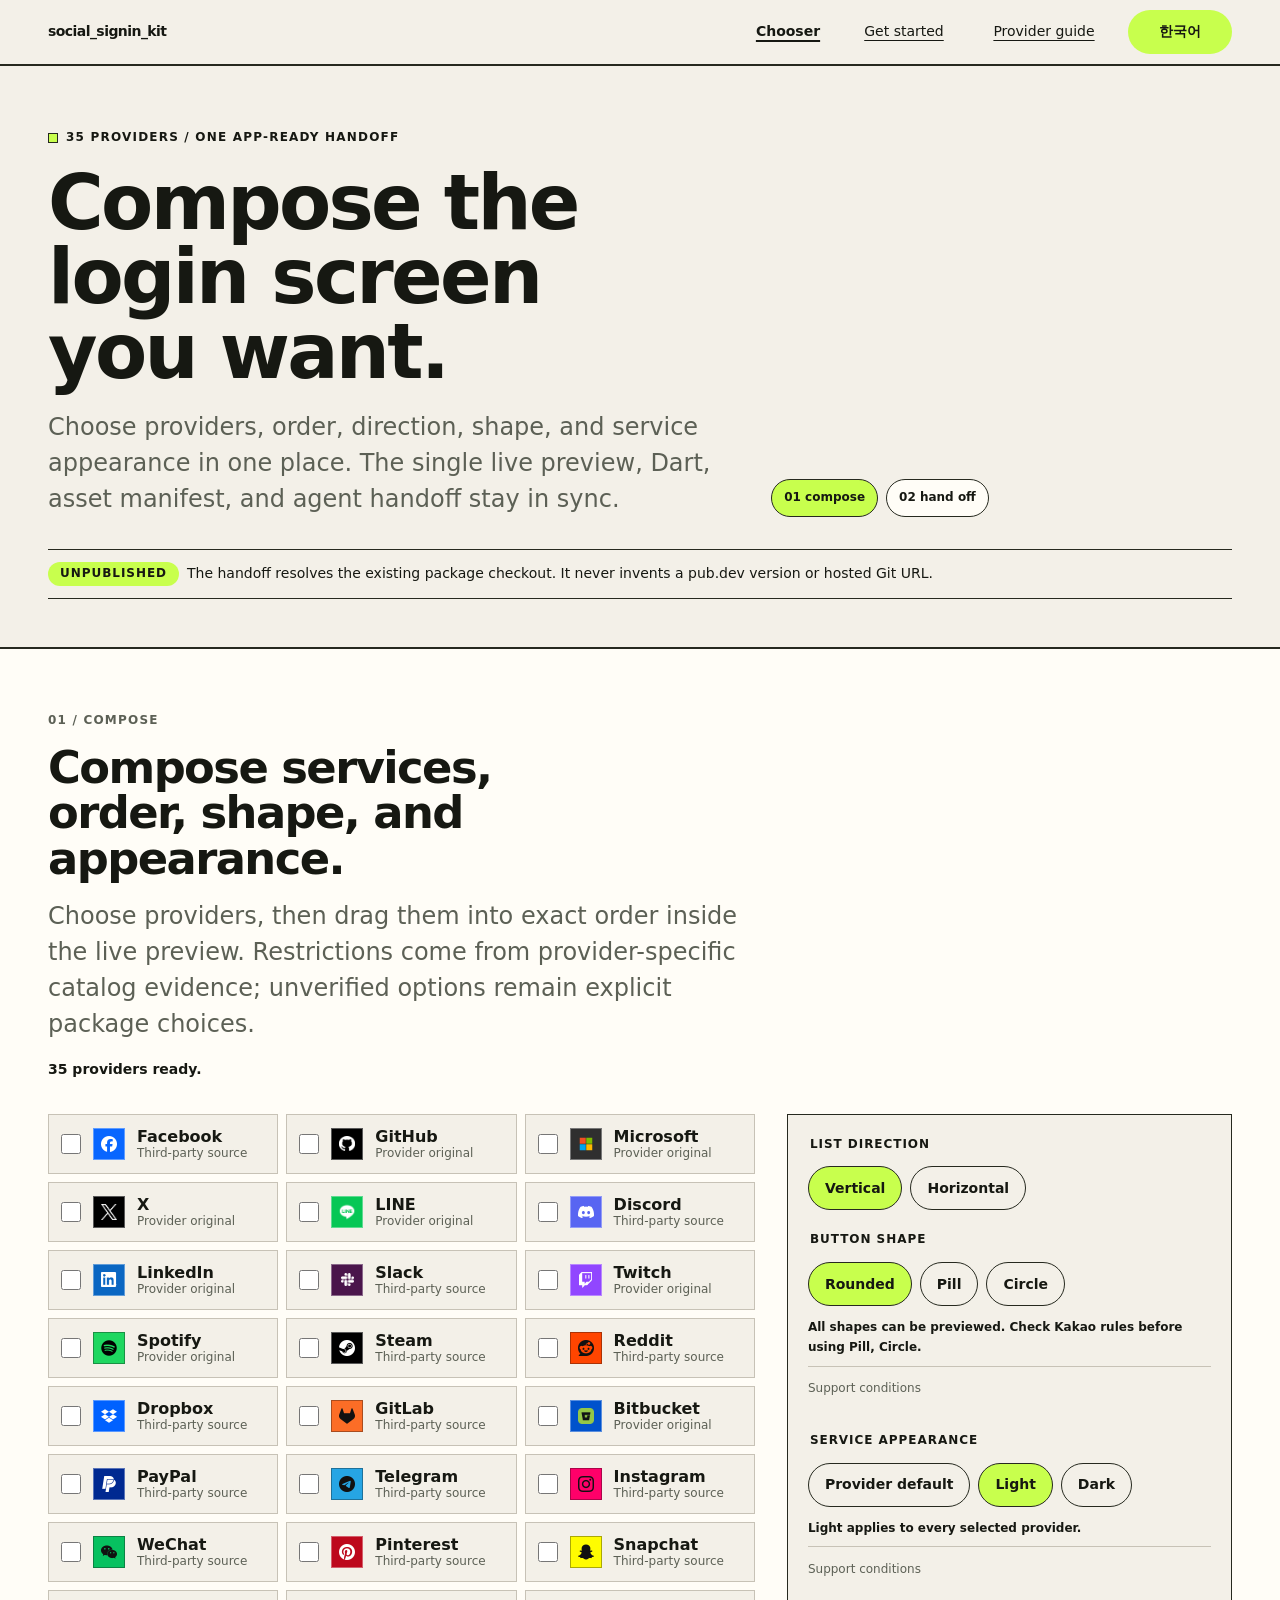
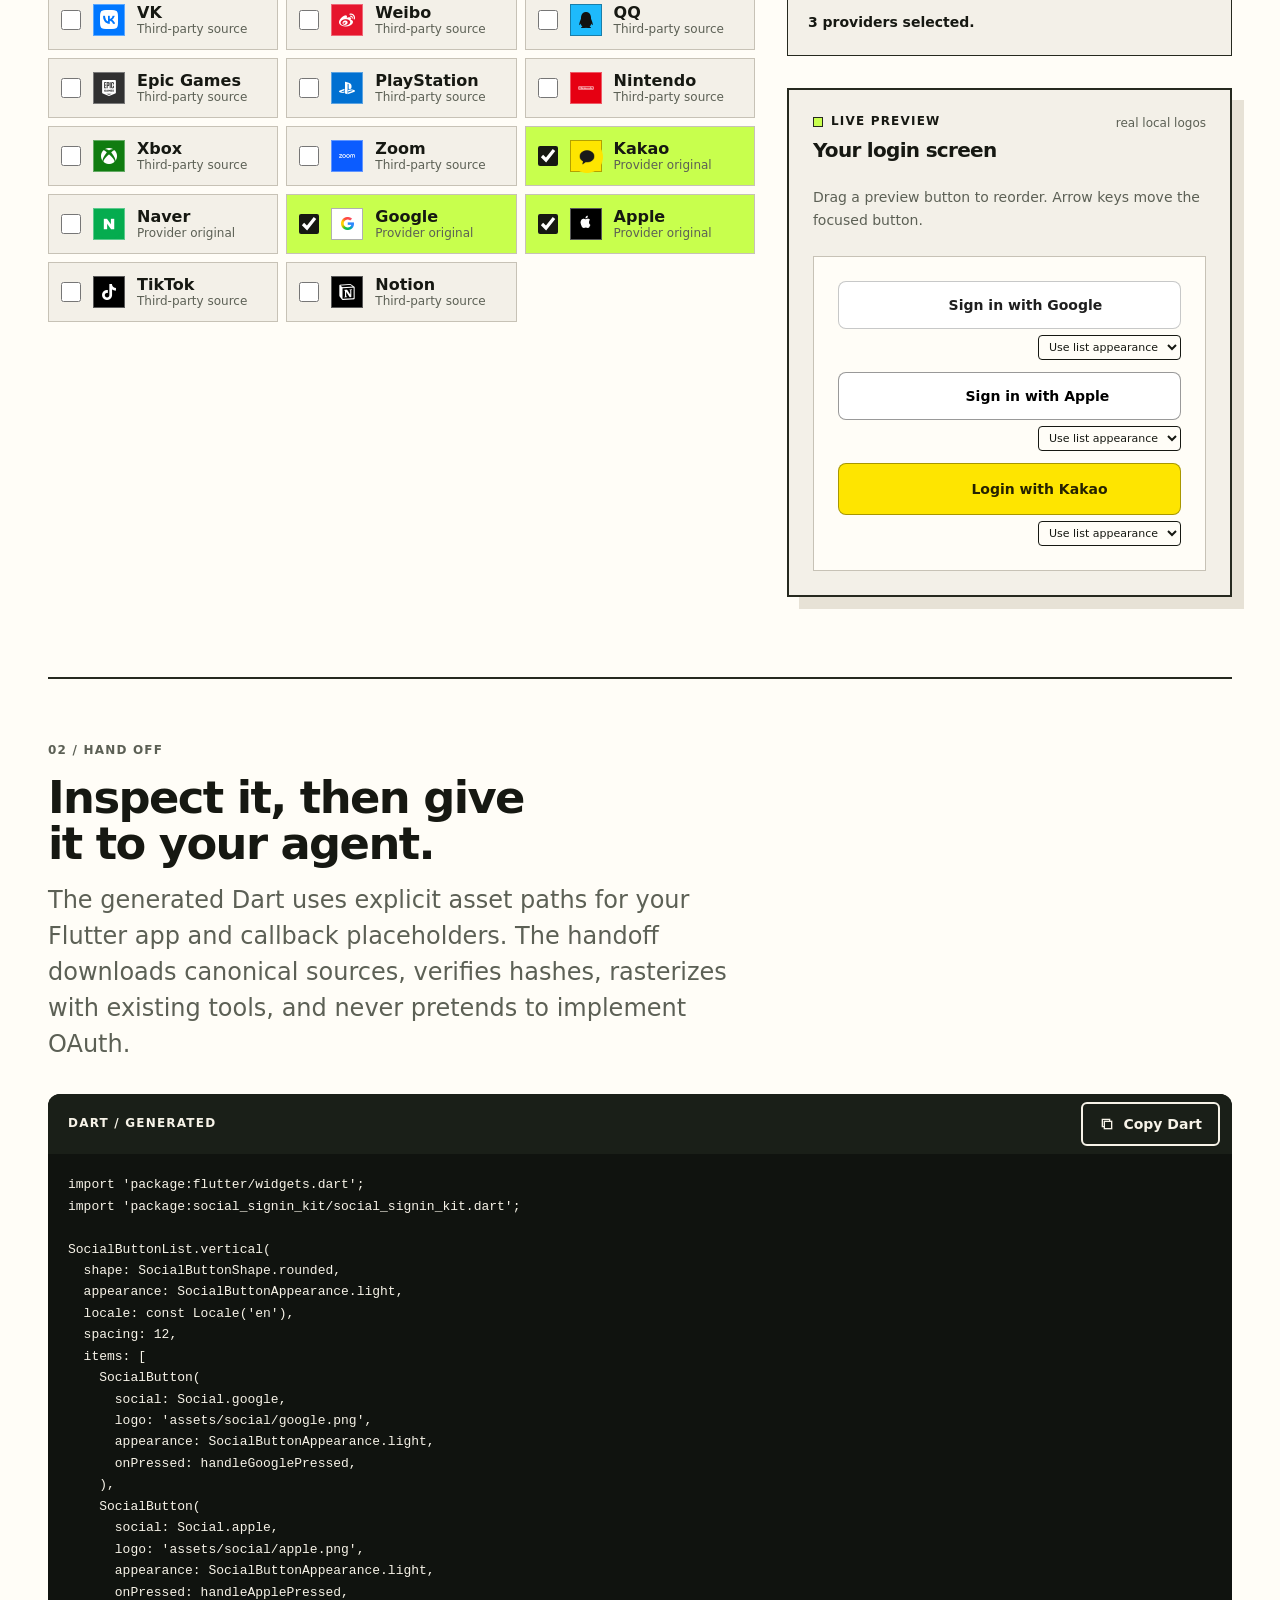
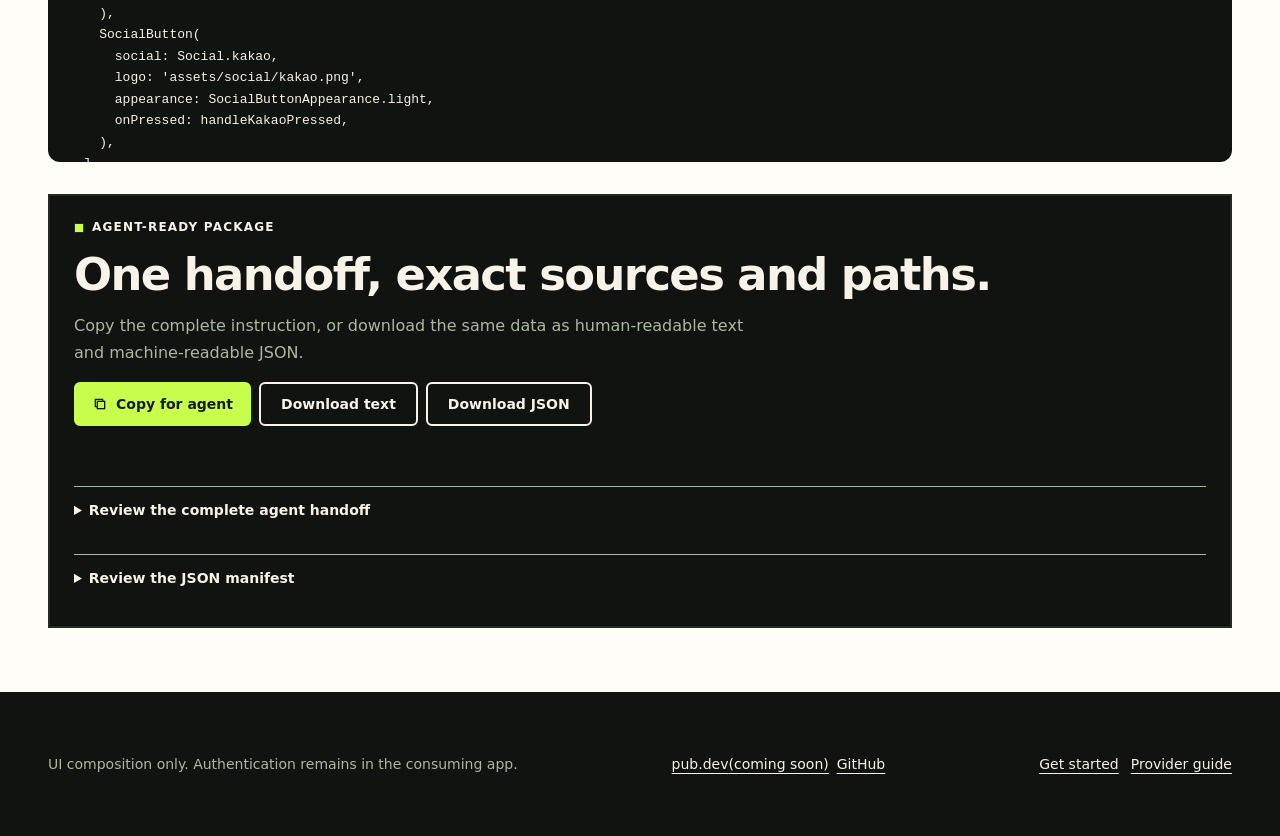
==== landing/index.html @ a3371610 "feat: 패키지 소스와 GitHub Pages 랜딩 배포 추가" ====
<!doctype html>
<html lang="en">
  <head>
    <meta charset="utf-8" />
    <meta name="viewport" content="width=device-width, initial-scale=1" />
    <meta
      name="description"
      content="Choose, order, shape, theme, preview, and export Flutter social login buttons for 35 providers."
    />
    <title>Button chooser — social_signin_kit</title>
    <link rel="icon" href="data:," />
    <link rel="alternate" hreflang="en" href="index.html" />
    <link rel="alternate" hreflang="ko" href="index.html?lang=ko" />
    <link rel="stylesheet" href="styles.css" />
    <script src="i18n.js" defer></script>
    <script src="chooser.js" defer></script>
  </head>
  <body data-page="chooser">
    <a class="skip-link" href="#chooser" data-i18n="chooser.skip"
      >Skip to button chooser</a
    >

    <header class="page-grid site-header">
      <div class="page-grid__content site-header__inner">
        <a class="wordmark" href="index.html" aria-current="page"
          >social_signin_kit</a
        >
        <nav
          class="site-nav"
          aria-label="Documentation"
          data-i18n-aria-label="nav.label"
        >
          <a href="index.html" aria-current="page" data-i18n="nav.chooser"
            >Chooser</a
          >
          <a href="getting-started.html" data-i18n="nav.getStarted"
            >Get started</a
          >
          <a href="providers.html" data-i18n="nav.providerGuide"
            >Provider guide</a
          >
          <a
            class="language-link"
            href="index.html?lang=ko"
            lang="ko"
            data-language-toggle
            data-i18n="language.toggle"
            data-i18n-aria-label="language.toggleAria"
            >한국어</a
          >
        </nav>
      </div>
    </header>

    <main id="chooser">
      <section class="page-grid chooser-hero">
        <div class="page-grid__content chooser-hero__grid">
          <div class="chooser-hero__copy">
            <p class="eyebrow" data-i18n="chooser.eyebrow">
              35 providers / one app-ready handoff
            </p>
            <h1 data-i18n="chooser.title">
              Compose the login screen you want.
            </h1>
            <p class="hero__lead" data-i18n="chooser.lead">
              Choose providers, set their order, then pick a list direction and
              shape. The live preview, Dart, asset manifest, and agent handoff
              stay in sync.
            </p>
          </div>
          <div
            class="chooser-hero__proof"
            aria-label="Workflow summary"
            data-i18n-aria-label="chooser.workflowAria"
          >
            <span data-i18n="chooser.workflow.compose">01 compose</span>
            <span data-i18n="chooser.workflow.handoff">02 hand off</span>
          </div>
          <div class="status-strip chooser-hero__status">
            <span
              class="status-strip__label"
              data-i18n="chooser.unpublished"
              >Unpublished</span
            >
            <span data-i18n="chooser.unpublishedNote"
              >The handoff resolves the existing package checkout. It never
              invents a pub.dev version or hosted Git URL.</span
            >
          </div>
        </div>
      </section>

      <section class="page-grid page-grid--sheet chooser-workspace">
        <div class="page-grid__content chooser-stack">
          <section class="chooser-step" aria-labelledby="compose-heading">
            <header class="chooser-step__header">
              <p class="step-index" data-i18n="chooser.compose.index">
                01 / compose
              </p>
              <h2 id="compose-heading" data-i18n="chooser.compose.title">
                Compose services, order, shape, and appearance.
              </h2>
              <p data-i18n="chooser.compose.body">
                Choose providers, then drag them into exact order inside the
                live preview. Restrictions come from provider-specific catalog
                evidence; unverified options remain explicit package choices.
              </p>
              <p
                class="catalog-status"
                data-catalog-status
                role="status"
                aria-live="polite"
                data-i18n="chooser.choose.loading"
              >
                Loading 35 provider logos…
              </p>
            </header>
            <div class="compose-grid">
              <div
                class="compose-controls"
                aria-label="Composition controls"
                data-i18n-aria-label="chooser.compose.controlsAria"
              >
                <fieldset class="segment-fieldset">
                  <legend data-i18n="chooser.direction.legend">
                    List direction
                  </legend>
                  <div class="segment-control">
                    <label>
                      <input
                        type="radio"
                        name="direction"
                        value="vertical"
                        checked
                      />
                      <span data-i18n="chooser.direction.vertical"
                        >Vertical</span
                      >
                    </label>
                    <label>
                      <input type="radio" name="direction" value="horizontal" />
                      <span data-i18n="chooser.direction.horizontal"
                        >Horizontal</span
                      >
                    </label>
                  </div>
                </fieldset>

                <fieldset class="segment-fieldset">
                  <legend data-i18n="chooser.shape.legend">Button shape</legend>
                  <div class="segment-control">
                    <label>
                      <input
                        type="radio"
                        name="shape"
                        value="rounded"
                        aria-describedby="shape-guidance"
                        checked
                      />
                      <span data-i18n="chooser.shape.rounded">Rounded</span>
                    </label>
                    <label>
                      <input
                        type="radio"
                        name="shape"
                        value="pill"
                        aria-describedby="shape-guidance"
                      />
                      <span data-i18n="chooser.shape.pill">Pill</span>
                    </label>
                    <label>
                      <input
                        type="radio"
                        name="shape"
                        value="circle"
                        aria-describedby="shape-guidance"
                      />
                      <span data-i18n="chooser.shape.circle">Circle</span>
                    </label>
                  </div>
                  <div
                    class="capability-guidance"
                    id="shape-guidance"
                    data-shape-guidance
                    role="status"
                    aria-live="polite"
                  ></div>
                </fieldset>

                <fieldset class="segment-fieldset">
                  <legend data-i18n="chooser.appearance.legend">
                    Service appearance
                  </legend>
                  <div class="segment-control">
                    <label>
                      <input
                        type="radio"
                        name="appearance"
                        value="light"
                        aria-describedby="appearance-guidance"
                        checked
                      />
                      <span data-i18n="chooser.appearance.light">Light</span>
                    </label>
                    <label>
                      <input
                        type="radio"
                        name="appearance"
                        value="dark"
                        aria-describedby="appearance-guidance"
                      />
                      <span data-i18n="chooser.appearance.dark">Dark</span>
                    </label>
                  </div>
                  <div
                    class="capability-guidance"
                    id="appearance-guidance"
                    data-appearance-guidance
                    role="status"
                    aria-live="polite"
                  ></div>
                </fieldset>

                <p
                  class="selection-status"
                  data-selection-status
                  role="status"
                  aria-live="polite"
                ></p>
                <p
                  class="empty-feedback"
                  data-empty-feedback
                  data-i18n="chooser.empty"
                  hidden
                >
                  Choose at least one provider to generate the preview, Dart
                  code, and agent handoff.
                </p>
              </div>

              <div class="provider-picker">
                <a
                  class="button-link button-link--secondary preview-jump"
                  href="#preview-panel"
                  data-i18n="chooser.preview.jump"
                  >Jump to live preview</a
                >
                <div class="provider-choice-grid" data-provider-grid></div>
              </div>

              <article
                class="preview-card"
                id="preview-panel"
                tabindex="-1"
                aria-labelledby="preview-heading"
              >
                <div class="panel-heading">
                  <div>
                    <p
                      class="section-kicker"
                      data-i18n="chooser.preview.kicker"
                    >
                      Live preview
                    </p>
                    <h3 id="preview-heading" data-i18n="chooser.preview.title">
                      Your login screen
                    </h3>
                  </div>
                  <span data-i18n="chooser.preview.note">real local logos</span>
                </div>
                <p
                  class="preview-card__hint"
                  id="preview-reorder-hint"
                  data-i18n="chooser.preview.reorderHint"
                >
                  Drag a preview button to reorder. Arrow keys move the focused
                  button.
                </p>
                <div
                  class="chooser-preview"
                  data-live-preview
                  tabindex="0"
                  role="list"
                  aria-labelledby="preview-heading"
                  aria-describedby="preview-reorder-hint"
                >
                  <p
                    class="chooser-preview__empty"
                    data-i18n="chooser.preview.loading"
                  >
                    Loading preview…
                  </p>
                </div>
                <p
                  class="visually-hidden"
                  data-order-status
                  role="status"
                  aria-live="polite"
                ></p>
              </article>
            </div>
          </section>

          <section class="chooser-step" aria-labelledby="handoff-heading">
            <header class="chooser-step__header">
              <p class="step-index" data-i18n="chooser.handoff.index">
                02 / hand off
              </p>
              <h2 id="handoff-heading" data-i18n="chooser.handoff.title">
                Inspect it, then give it to your agent.
              </h2>
              <p data-i18n="chooser.handoff.body">
                The generated Dart uses explicit asset paths for your Flutter
                app and callback placeholders. The handoff downloads canonical
                sources, verifies hashes, rasterizes with existing tools, and
                never pretends to implement OAuth.
              </p>
            </header>

            <div class="handoff-grid">
              <article class="code-panel" aria-labelledby="dart-heading">
                <div class="code-panel__toolbar">
                  <span
                    class="code-panel__language"
                    id="dart-heading"
                    data-i18n="chooser.dart.heading"
                    >Dart / generated</span
                  >
                  <div class="copy-control">
                    <button class="copy-button" type="button" data-copy-dart>
                      <svg viewBox="0 0 24 24" aria-hidden="true">
                        <rect x="8" y="8" width="11" height="11"></rect>
                        <path d="M16 8V5H5v11h3"></path>
                      </svg>
                      <span
                        class="copy-button__label"
                        data-i18n="chooser.dart.copy"
                        >Copy Dart</span
                      >
                    </button>
                  </div>
                </div>
                <pre tabindex="0"><code data-dart-code data-i18n="chooser.dart.loading">Loading catalog…</code></pre>
              </article>
            </div>

            <div class="export-panel">
              <div class="export-panel__copy">
                <p class="section-kicker" data-i18n="chooser.export.kicker">
                  Agent-ready package
                </p>
                <h3 data-i18n="chooser.export.title">
                  One handoff, exact sources and paths.
                </h3>
                <p data-i18n="chooser.export.body">
                  Copy the complete instruction, or download the same data as
                  human-readable text and machine-readable JSON.
                </p>
                <div class="export-actions">
                  <button
                    class="copy-button copy-button--light"
                    type="button"
                    data-copy-agent
                  >
                    <svg viewBox="0 0 24 24" aria-hidden="true">
                      <rect x="8" y="8" width="11" height="11"></rect>
                      <path d="M16 8V5H5v11h3"></path>
                    </svg>
                    <span
                      class="copy-button__label"
                      data-i18n="chooser.export.copy"
                      >Copy for agent</span
                    >
                  </button>
                  <button
                    class="button-link button-link--secondary"
                    type="button"
                    data-download-text
                    data-i18n="chooser.export.downloadText"
                  >
                    Download text
                  </button>
                  <button
                    class="button-link button-link--secondary"
                    type="button"
                    data-download-json
                    data-i18n="chooser.export.downloadJson"
                  >
                    Download JSON
                  </button>
                </div>
                <p
                  class="export-status"
                  data-export-status
                  role="status"
                  aria-live="polite"
                ></p>
              </div>

              <details class="handoff-details">
                <summary data-i18n="chooser.export.handoffSummary">
                  Review the complete agent handoff
                </summary>
                <textarea
                  data-agent-handoff
                  readonly
                  aria-label="Complete agent handoff text"
                  data-i18n-aria-label="chooser.export.handoffAria"
                ></textarea>
              </details>

              <details class="handoff-details">
                <summary data-i18n="chooser.export.manifestSummary">
                  Review the JSON manifest
                </summary>
                <pre tabindex="0"><code data-manifest-preview data-i18n="chooser.export.loading">Loading catalog…</code></pre>
              </details>
            </div>
          </section>
        </div>
      </section>
    </main>

    <footer class="page-grid page-grid--ink site-footer">
      <div class="page-grid__content site-footer__inner">
        <p data-i18n="footer.ui">
          UI composition only. Authentication remains in the consuming app.
        </p>
        <div class="package-links">
          <a href="https://pub.dev/packages/social_signin_kit">pub.dev <span data-i18n="links.comingSoon">(coming soon)</span></a>
          <a href="https://github.com/beomq/social_signin_kit">GitHub</a>
        </div>
        <div class="cluster">
          <a href="getting-started.html" data-i18n="nav.getStarted"
            >Get started</a
          >
          <a href="providers.html" data-i18n="nav.providerGuide"
            >Provider guide</a
          >
        </div>
      </div>
    </footer>
  </body>
</html>
---- landing/styles.css ----
:root {
  color-scheme: light;
  --color-paper: #f3f0e8;
  --color-sheet: #fffdf7;
  --color-soft: #e7e2d6;
  --color-code: #10130f;
  --color-code-raised: #1a1f18;
  --color-ink: #161812;
  --color-muted: #5c6055;
  --color-on-code: #f7f3e8;
  --color-code-muted: #aeb7a4;
  --color-rule: #26291f;
  --color-rule-soft: #c7c2b6;
  --color-accent: #c8ff4d;
  --color-accent-strong: #9dd51f;
  --color-success: #c8ff4d;
  --color-error: #ffb4a9;
  --color-focus: #7aa600;
  --provider-google-bg: #ffffff;
  --provider-google-fg: #1f1f1f;
  --provider-google-rule: #747775;
  --provider-apple-bg: #000000;
  --provider-apple-fg: #ffffff;
  --provider-kakao-bg: #fee500;
  --provider-naver-bg: #03a94d;
  --provider-line-bg: #06c755;
  --provider-dark-fg: #111111;
  --provider-light-fg: #ffffff;

  --font-editorial: system-ui, -apple-system, BlinkMacSystemFont, "Segoe UI",
    sans-serif;
  --font-korean-sans: var(--font-editorial);
  --font-technical: "SFMono-Regular", "Cascadia Code", "Roboto Mono", Consolas,
    monospace;
  --type-display: clamp(2.5rem, 6vw, 4.75rem);
  --type-h1: clamp(2.5rem, 6vw, 5.5rem);
  --type-h2: clamp(1.8rem, 3.5vw, 3rem);
  --type-h3: 1.25rem;
  --type-lead: clamp(1.125rem, 2vw, 1.5rem);
  --type-body: 1rem;
  --type-small: 0.875rem;
  --type-label: 0.75rem;
  --type-code: 0.8125rem;

  --space-1: 0.25rem;
  --space-2: 0.5rem;
  --space-3: 0.75rem;
  --space-4: 1rem;
  --space-5: 1.25rem;
  --space-6: 1.5rem;
  --space-8: 2rem;
  --space-10: 2.5rem;
  --space-12: 3rem;
  --space-16: 4rem;
  --space-20: 5rem;
  --space-24: 6rem;

  --layout-max: 80rem;
  --measure: 68ch;
  --gutter: clamp(var(--space-4), 4vw, var(--space-12));
  --rule-thin: 0.0625rem;
  --rule-strong: 0.125rem;
  --radius-none: 0;
  --radius-control: 0.375rem;
  --radius-button: 0.5rem;
  --radius-code: 0.75rem;
  --radius-circle: 50%;
  --radius-full: 999rem;
  --size-target: 2.75rem;
  --size-icon: 1rem;
  --size-logo-slot: 1.5rem;
  --size-circle-preview: 3rem;
  --size-specimen-dot: 0.5rem;
  --size-specimen-logo: 1.25rem;
  --size-specimen-circle: 2.75rem;
  --size-registration: 0.625rem;
  --size-focus-ring: 0.1875rem;
  --size-focus-offset: 0.1875rem;
  --size-code-max: 38rem;
  --size-copy-label: 5.5rem;
  --size-chooser-logo: 2rem;
  --size-preview-logo: 1.5rem;
  --size-capability-dot: 0.5rem;
  --size-compose-rail: 20rem;
  --motion-micro: 160ms;
  --motion-standard: 240ms;
  --motion-ease: cubic-bezier(0.22, 1, 0.36, 1);
  --motion-press: 0.0625rem;
  --motion-blur: 0.125rem;
  --motion-drag-scale: 0.98;
  --opacity-drag: 0.68;
  --layer-drag: 2;
  --shadow-specimen: 0.75rem 0.75rem 0 var(--color-soft);
}

*,
*::before,
*::after {
  box-sizing: border-box;
}

html {
  scroll-behavior: smooth;
  overflow-anchor: none;
}

body {
  margin: 0;
  background: var(--color-paper);
  color: var(--color-ink);
  font-family: var(--font-editorial);
  font-size: var(--type-body);
  line-height: 1.65;
  text-rendering: optimizeLegibility;
}

body[data-locale="ko"] {
  font-family: var(--font-korean-sans);
  word-break: keep-all;
}

body[data-locale="ko"] h1,
body[data-locale="ko"] h2,
body[data-locale="ko"] h3,
body[data-locale="ko"] .skip-link,
body[data-locale="ko"] .site-header__inner,
body[data-locale="ko"] .site-footer__inner,
body[data-locale="ko"] .eyebrow,
body[data-locale="ko"] .step-index,
body[data-locale="ko"] .section-kicker,
body[data-locale="ko"] .code-panel__language,
body[data-locale="ko"] .copy-status,
body[data-locale="ko"] .status-strip,
body[data-locale="ko"] .fact-list dt,
body[data-locale="ko"] .site-footer,
body[data-locale="ko"] .button-link,
body[data-locale="ko"] .copy-button,
body[data-locale="ko"] .hero-art__note,
body[data-locale="ko"] .social-preview {
  font-family: var(--font-korean-sans);
}

body[data-locale="ko"] code,
body[data-locale="ko"] pre {
  font-family: var(--font-technical);
}

body[data-locale="ko"] p code,
body[data-locale="ko"] dd code {
  overflow-wrap: anywhere;
  word-break: break-word;
}

body[data-locale="ko"] h1 {
  line-height: 0.98;
}

button,
a {
  touch-action: manipulation;
}

a {
  color: inherit;
  text-decoration-thickness: var(--rule-thin);
  text-underline-offset: var(--space-1);
}

a:hover {
  text-decoration-thickness: var(--rule-strong);
}

:focus-visible {
  outline: var(--size-focus-ring) solid var(--color-focus);
  outline-offset: var(--size-focus-offset);
}

::selection {
  background: var(--color-accent);
  color: var(--color-ink);
}

.skip-link {
  position: fixed;
  inset-block-start: var(--space-4);
  inset-inline-start: var(--space-4);
  z-index: 1;
  padding: var(--space-3) var(--space-4);
  background: var(--color-code);
  color: var(--color-on-code);
  font-family: var(--font-editorial);
  font-size: var(--type-small);
  transform: translateY(calc(-100% - var(--space-8)));
  transition: transform var(--motion-micro) var(--motion-ease);
}

.skip-link:focus {
  transform: translateY(0);
}

.page-grid {
  display: grid;
  grid-template-columns:
    minmax(var(--gutter), 1fr)
    minmax(0, var(--layout-max))
    minmax(var(--gutter), 1fr);
}

.page-grid__content {
  grid-column: 2;
  min-inline-size: 0;
}

.page-grid--ink {
  background: var(--color-code);
  color: var(--color-on-code);
}

.page-grid--sheet {
  background: var(--color-sheet);
}

.site-header {
  border-block-end: var(--rule-strong) solid var(--color-rule);
}

.site-header__inner,
.site-footer__inner {
  display: flex;
  align-items: center;
  justify-content: space-between;
  gap: var(--space-4);
  min-block-size: var(--space-16);
  font-family: var(--font-editorial);
  font-size: var(--type-small);
}

.wordmark {
  font-weight: 700;
  letter-spacing: -0.04em;
  text-decoration: none;
}

.site-nav {
  display: flex;
  flex-wrap: nowrap;
  gap: var(--space-2) var(--space-5);
}

.site-nav a {
  display: inline-flex;
  align-items: center;
  justify-content: center;
  min-block-size: var(--size-target);
  white-space: nowrap;
}

.site-nav a[aria-current="page"] {
  font-weight: 700;
  text-decoration-thickness: var(--rule-strong);
}

.site-nav .language-link {
  inline-size: calc(var(--space-24) + var(--space-2));
  min-block-size: var(--size-target);
  padding: var(--space-1) var(--space-3);
  border-radius: var(--radius-full);
  background: var(--color-accent);
  color: var(--color-ink);
  font-weight: 700;
  text-decoration: none;
}

.site-nav .language-link:hover {
  background: var(--color-accent-strong);
}

.i18n-size-paired {
  min-block-size: var(--i18n-min-block-size, 0);
}

.i18n-size-paired-inline {
  min-inline-size: var(--i18n-min-inline-size, 0);
}

.package-links {
  display: flex;
  flex-wrap: wrap;
  gap: var(--space-2);
}

.package-links > * {
  display: inline-flex;
  align-items: center;
  justify-content: center;
  min-block-size: var(--size-target);
  white-space: nowrap;
}

.hero {
  padding-block: var(--space-16) var(--space-20);
}

.doc-hero {
  padding-block: var(--space-16);
  border-block-end: var(--rule-thin) solid var(--color-rule-soft);
}

.doc-hero__inner {
  display: grid;
  gap: var(--space-5);
}

.doc-hero h1 {
  max-inline-size: 14ch;
}

.hero__grid,
.install-grid,
.usage-grid,
.prompt-grid,
.showcase-grid {
  display: grid;
  gap: var(--space-12);
  min-inline-size: 0;
}

.hero__grid {
  grid-template-areas:
    "copy"
    "specimen"
    "status";
}

.hero__copy,
.step-copy {
  display: grid;
  align-content: start;
  gap: var(--space-5);
}

.hero__copy {
  grid-area: copy;
}

.hero__specimen {
  grid-area: specimen;
}

.eyebrow,
.step-index,
.section-kicker,
.code-panel__language,
.copy-status,
.status-strip,
.fact-list dt,
.site-footer {
  font-family: var(--font-editorial);
}

.eyebrow,
.step-index,
.section-kicker,
.code-panel__language,
.fact-list dt {
  font-size: var(--type-label);
  font-weight: 700;
  letter-spacing: 0.1em;
  line-height: 1.3;
  text-transform: uppercase;
}

.eyebrow,
.section-kicker {
  display: inline-flex;
  align-items: center;
  gap: var(--space-2);
  margin: 0;
}

.eyebrow::before,
.section-kicker::before {
  inline-size: var(--size-registration);
  block-size: var(--size-registration);
  background: var(--color-accent);
  border: var(--rule-thin) solid var(--color-rule);
  content: "";
}

h1,
h2,
h3,
p {
  margin: 0;
}

h1,
h2,
h3 {
  font-family: var(--font-editorial);
  letter-spacing: -0.035em;
}

h1 {
  max-inline-size: 12ch;
  font-size: var(--type-display);
  line-height: 0.98;
}

h2 {
  max-inline-size: 14ch;
  font-size: var(--type-h1);
  line-height: 0.94;
}

h3 {
  font-size: var(--type-h3);
  line-height: 1.2;
}

.hero__lead {
  max-inline-size: 44ch;
  color: var(--color-muted);
  font-size: var(--type-lead);
  line-height: 1.5;
}

.hero__actions,
.cluster,
.status-strip,
.code-panel__toolbar,
.copy-control {
  display: flex;
  flex-wrap: wrap;
  align-items: center;
}

.hero__actions,
.cluster {
  gap: var(--space-3);
}

.hero__status-grid {
  display: grid;
  grid-area: status;
  gap: var(--space-2);
}

.hero__capabilities {
  margin-block-start: var(--space-12);
}

.status-strip {
  gap: var(--space-2);
  padding-block: var(--space-3);
  border-block: var(--rule-thin) solid var(--color-rule);
  font-size: var(--type-small);
}

.status-strip__label {
  display: inline-flex;
  align-items: center;
  min-block-size: var(--space-6);
  padding-inline: var(--space-3);
  border-radius: var(--radius-full);
  background: var(--color-accent);
  color: var(--color-ink);
  font-size: var(--type-label);
  font-weight: 700;
  letter-spacing: 0.08em;
  text-transform: uppercase;
}

.button-link,
.copy-button {
  display: inline-flex;
  align-items: center;
  justify-content: center;
  min-block-size: var(--size-target);
  border: var(--rule-strong) solid var(--color-rule);
  border-radius: var(--radius-control);
  font-family: var(--font-editorial);
  font-size: var(--type-small);
  font-weight: 700;
  line-height: 1;
  text-decoration: none;
  cursor: pointer;
  transition:
    transform var(--motion-micro) var(--motion-ease),
    background-color var(--motion-micro) var(--motion-ease),
    color var(--motion-micro) var(--motion-ease),
    filter var(--motion-micro) var(--motion-ease);
}

.button-link {
  padding-inline: var(--space-5);
  background: var(--color-code);
  color: var(--color-on-code);
}

.button-link--secondary {
  background: transparent;
  color: var(--color-ink);
}

.button-link:hover,
.button-link--secondary:hover,
.copy-button:hover {
  background: var(--color-accent);
  color: var(--color-ink);
}

.button-link:active,
.copy-button:active {
  transform: translateY(var(--motion-press));
}

.hero-art {
  position: relative;
  display: grid;
  align-content: end;
  min-block-size: 32rem;
  padding: var(--space-6);
  overflow: hidden;
  border: var(--rule-strong) solid var(--color-rule);
  background:
    linear-gradient(
      to right,
      transparent calc(50% - var(--rule-thin)),
      var(--color-rule-soft) calc(50% - var(--rule-thin)),
      var(--color-rule-soft) calc(50% + var(--rule-thin)),
      transparent calc(50% + var(--rule-thin))
    ),
    var(--color-sheet);
}

.hero-art::before,
.hero-art::after {
  position: absolute;
  border: var(--rule-strong) solid var(--color-rule);
  content: "";
}

.hero-art::before {
  inset: var(--space-8) var(--space-8) auto auto;
  inline-size: 42%;
  aspect-ratio: 1;
  border-radius: var(--radius-circle);
  background: var(--color-accent);
}

.hero-art::after {
  inset: auto auto var(--space-12) var(--space-8);
  inline-size: 56%;
  block-size: 38%;
  background: var(--color-code);
}

.hero-art__note {
  position: relative;
  z-index: 1;
  max-inline-size: 25ch;
  margin-inline-start: auto;
  padding: var(--space-4);
  border: var(--rule-thin) solid var(--color-rule);
  background: var(--color-paper);
  font-family: var(--font-editorial);
  font-size: var(--type-small);
}

.section {
  padding-block: var(--space-20);
  border-block-end: var(--rule-thin) solid var(--color-rule-soft);
}

.section-header {
  display: grid;
  gap: var(--space-4);
  margin-block-end: var(--space-12);
}

.definition-grid,
.evidence-split,
.arrangement-grid,
.arrangement-output {
  display: grid;
  gap: var(--space-4);
}

.definition-grid {
  grid-template-columns: repeat(
    auto-fit,
    minmax(min(16rem, 100%), 1fr)
  );
  margin: 0;
  border-block-start: var(--rule-strong) solid var(--color-rule);
}

.definition-grid div {
  display: grid;
  align-content: start;
  gap: var(--space-3);
  padding-block: var(--space-5);
  border-block-end: var(--rule-thin) solid var(--color-rule-soft);
}

.definition-grid dt,
.definition-grid dd {
  margin: 0;
}

.definition-grid dt {
  font-family: var(--font-editorial);
  font-size: var(--type-small);
  font-weight: 700;
}

.evidence-split {
  align-items: start;
}

.evidence-split .section-header {
  margin-block-end: var(--space-4);
}

.evidence-card {
  display: grid;
  align-content: start;
  gap: var(--space-3);
  min-block-size: 100%;
  padding: var(--space-6);
  border: var(--rule-thin) solid var(--color-rule);
  background: var(--color-sheet);
}

.evidence-card--official {
  background: var(--color-soft);
}

.evidence-card__label {
  font-family: var(--font-editorial);
  font-size: var(--type-label);
  font-weight: 700;
  letter-spacing: 0.08em;
  text-transform: uppercase;
}

.arrangement-grid {
  grid-template-columns: repeat(
    auto-fit,
    minmax(min(15rem, 100%), 1fr)
  );
}

.arrangement-card {
  display: grid;
  align-content: start;
  gap: var(--space-3);
  min-inline-size: 0;
  min-block-size: 100%;
  padding: var(--space-5);
  border: var(--rule-thin) solid var(--color-rule);
  border-radius: var(--radius-none);
  background: var(--color-paper);
  color: var(--color-ink);
  font: inherit;
  text-align: start;
  cursor: pointer;
  transition:
    transform var(--motion-micro) var(--motion-ease),
    background-color var(--motion-micro) var(--motion-ease);
}

.arrangement-card:hover {
  background: var(--color-soft);
}

.arrangement-card:active {
  transform: translateY(var(--motion-press));
}

.arrangement-card.is-selected {
  background: var(--color-accent);
}

.arrangement-card__index {
  font-family: var(--font-editorial);
  font-size: var(--type-label);
  font-weight: 700;
}

.arrangement-preview {
  display: grid;
  gap: var(--space-2);
  margin-block-start: var(--space-3);
  padding-block-start: var(--space-3);
  border-block-start: var(--rule-thin) solid var(--color-rule);
}

.arrangement-preview > span {
  display: block;
  block-size: var(--space-5);
  border: var(--rule-thin) solid var(--color-rule);
  border-radius: var(--radius-button);
  background: var(--color-sheet);
}

.arrangement-preview--pill > span {
  border-radius: var(--radius-full);
}

.arrangement-preview--horizontal {
  display: flex;
  flex-wrap: wrap;
}

.arrangement-preview--horizontal > span,
.arrangement-preview--mixed > span:last-child {
  inline-size: var(--space-8);
  block-size: var(--space-8);
  border-radius: var(--radius-circle);
}

.arrangement-output {
  margin-block-start: var(--space-8);
}

.arrangement-output__copy {
  display: grid;
  align-content: start;
  gap: var(--space-4);
}

.selected-arrangement-preview {
  padding: var(--space-5);
  border: var(--rule-strong) solid var(--color-rule);
  background: var(--color-paper);
}

.selected-arrangement-list {
  display: grid;
  gap: var(--space-2);
}

.selected-arrangement-list--horizontal {
  display: flex;
  flex-wrap: wrap;
}

.section-header p {
  max-inline-size: var(--measure);
  color: var(--color-muted);
  font-size: var(--type-lead);
}

.page-grid--ink .section-header p,
.page-grid--ink .step-index {
  color: var(--color-code-muted);
}

.step-index {
  color: var(--color-muted);
}

.step-copy > p {
  max-inline-size: var(--measure);
}

body[data-page="getting"] .step-copy h2 {
  min-inline-size: 0;
  max-inline-size: 100%;
  overflow-wrap: anywhere;
  font-size: var(--type-h2);
  line-height: 1.08;
}

.disclosure-note {
  max-inline-size: var(--measure);
  padding: var(--space-4);
  border-inline-start: var(--rule-strong) solid var(--color-rule);
  background: color-mix(in srgb, var(--color-accent) 20%, transparent);
}

.page-grid--ink .disclosure-note {
  border-inline-start-color: var(--color-code-muted);
}

.code-panel {
  min-inline-size: 0;
  overflow: hidden;
  border-radius: var(--radius-code);
  background: var(--color-code);
  color: var(--color-on-code);
}

.code-panel__toolbar {
  justify-content: space-between;
  gap: var(--space-3);
  min-block-size: var(--size-target);
  padding: var(--space-2) var(--space-3) var(--space-2) var(--space-5);
  background: var(--color-code-raised);
}

.code-panel pre {
  max-block-size: var(--size-code-max);
  margin: 0;
  padding: var(--space-5);
  overflow: auto;
  overscroll-behavior: contain;
  font-family: var(--font-technical);
  font-size: var(--type-code);
  line-height: 1.65;
  tab-size: 2;
}

.code-panel code {
  font: inherit;
  white-space: pre;
}

.code-panel code.is-selected {
  background: color-mix(in srgb, var(--color-error) 20%, transparent);
}

.code-panel--prompt pre {
  max-block-size: none;
}

.copy-control {
  justify-content: flex-end;
  gap: var(--space-2);
}

.copy-button {
  gap: var(--space-2);
  padding-inline: var(--space-4);
  border-color: var(--color-on-code);
  background: transparent;
  color: var(--color-on-code);
}

.copy-button svg {
  inline-size: var(--size-icon);
  block-size: var(--size-icon);
  fill: none;
  stroke: currentColor;
  stroke-linecap: square;
  stroke-linejoin: miter;
  stroke-width: var(--rule-strong);
}

.copy-button__label {
  inline-size: auto;
  white-space: nowrap;
  text-align: start;
  transition:
    opacity var(--motion-micro) var(--motion-ease),
    filter var(--motion-micro) var(--motion-ease);
}

.copy-button.is-swapping .copy-button__label {
  filter: blur(var(--motion-blur));
  opacity: 0;
}

.copy-button.is-copied {
  border-color: var(--color-success);
  background: var(--color-success);
  color: var(--color-ink);
}

.copy-button.is-failed {
  border-color: var(--color-error);
  background: var(--color-error);
  color: var(--color-ink);
}

.copy-status {
  flex-basis: 100%;
  min-block-size: 1.5em;
  color: var(--color-code-muted);
  font-size: var(--type-label);
  text-align: end;
}

.copy-status[data-state="success"] {
  color: var(--color-success);
}

.copy-status[data-state="error"] {
  color: var(--color-error);
}

.fact-list {
  display: grid;
  grid-template-columns: minmax(0, 1fr);
  gap: 0;
  margin: 0;
  border-block-start: var(--rule-strong) solid var(--color-rule);
}

.fact-list div {
  display: grid;
  grid-template-columns: minmax(8rem, 0.35fr) minmax(0, 1fr);
  gap: var(--space-4);
  padding-block: var(--space-4);
  border-block-end: var(--rule-thin) solid var(--color-rule-soft);
}

.fact-list dt,
.fact-list dd {
  margin: 0;
}

.fact-list dd {
  overflow-wrap: anywhere;
}

.preview-stage {
  display: grid;
  gap: var(--space-5);
  padding: var(--space-8);
  border: var(--rule-strong) solid var(--color-rule);
  background: var(--color-sheet);
}

.social-preview {
  display: inline-flex;
  align-items: center;
  justify-content: center;
  gap: var(--space-2);
  min-block-size: var(--size-circle-preview);
  padding-inline: var(--space-4);
  border: var(--rule-thin) solid var(--color-muted);
  border-radius: var(--radius-control);
  background: var(--color-sheet);
  color: var(--color-ink);
  font-family: var(--font-editorial);
  font-size: var(--type-small);
  font-weight: 700;
}

.social-preview--circle {
  inline-size: var(--size-circle-preview);
  padding: 0;
  border-radius: var(--radius-circle);
}

.demo-glyph {
  position: relative;
  inline-size: var(--size-logo-slot);
  block-size: var(--size-logo-slot);
  border: var(--rule-thin) solid currentColor;
  border-radius: var(--radius-circle);
}

.demo-glyph::before,
.demo-glyph::after {
  position: absolute;
  inset-inline: 25%;
  border: var(--rule-thin) solid currentColor;
  content: "";
}

.demo-glyph::before {
  inset-block-start: 18%;
  aspect-ratio: 1;
  border-radius: var(--radius-circle);
}

.demo-glyph::after {
  inset-block-end: 15%;
  block-size: 24%;
  border-radius: var(--radius-full) var(--radius-full) var(--radius-none)
    var(--radius-none);
}

.site-footer {
  padding-block: var(--space-10);
  color: var(--color-code-muted);
  font-size: var(--type-small);
}

.site-footer a {
  color: var(--color-on-code);
}

.next-step {
  padding-block: var(--space-12);
}

.next-step__inner {
  display: flex;
  flex-wrap: wrap;
  align-items: center;
  justify-content: space-between;
  gap: var(--space-6);
}

.next-step .section-kicker {
  color: var(--color-code-muted);
}

.next-step h2 {
  margin-block-start: var(--space-3);
  font-size: var(--type-h2);
}

.next-step .button-link {
  border-color: var(--color-on-code);
}

.provider-list {
  display: grid;
  gap: var(--space-8);
}

.provider-index {
  display: flex;
  flex-wrap: wrap;
  gap: var(--space-2);
}

.provider-index a {
  display: inline-flex;
  align-items: center;
  min-block-size: var(--size-target);
  padding-inline: var(--space-3);
  border: var(--rule-thin) solid var(--color-rule);
  border-radius: var(--radius-full);
  background: var(--color-sheet);
  text-decoration: none;
}

.provider-index a:hover {
  background: var(--color-accent);
}

.provider-language-note {
  max-inline-size: var(--measure);
  margin-block-start: var(--space-4);
  color: var(--color-muted);
}

.provider-detail {
  scroll-margin-block-start: var(--space-16);
}

.provider-detail > summary {
  display: flex;
  flex-wrap: wrap;
  align-items: center;
  justify-content: space-between;
  gap: var(--space-4);
  min-block-size: var(--size-target);
  cursor: pointer;
  list-style-position: inside;
}

.provider-detail > summary strong {
  display: block;
  margin-block-start: var(--space-1);
  font-family: var(--font-editorial);
  font-size: var(--type-h3);
  line-height: 1.2;
}

body[data-locale="ko"] .provider-detail > summary strong {
  font-family: var(--font-korean-sans);
}

.provider-detail__body {
  display: grid;
  gap: var(--space-3);
  padding-block-start: var(--space-5);
}

.provider-detail__body h4 {
  margin: var(--space-4) 0 0;
  font-size: var(--type-body);
}

.provider-detail__body ul {
  margin: 0;
  padding-inline-start: var(--space-6);
}

.provider-detail__body blockquote {
  margin: 0;
  padding-inline-start: var(--space-4);
  border-inline-start: var(--rule-strong) solid var(--color-rule);
}

.provider-practical {
  padding: var(--space-4);
  background: color-mix(in srgb, var(--color-accent) 20%, transparent);
}

.provider-accessed {
  color: var(--color-muted);
  font-family: var(--font-editorial);
  font-size: var(--type-small);
}

.provider-detail {
  display: grid;
  gap: var(--space-5);
  padding-block: var(--space-6);
  border-block-start: var(--rule-strong) solid var(--color-rule);
}

.provider-detail > header {
  display: flex;
  flex-wrap: wrap;
  align-items: start;
  justify-content: space-between;
  gap: var(--space-4);
}

.provider-detail__id,
.evidence-badge,
.provider-catalog {
  font-family: var(--font-editorial);
}

.provider-detail__id,
.evidence-badge {
  font-size: var(--type-label);
  font-weight: 700;
  letter-spacing: 0.08em;
  text-transform: uppercase;
}

.provider-detail dl {
  display: grid;
  gap: 0;
  margin: 0;
}

.provider-detail dl div {
  display: grid;
  gap: var(--space-2);
  padding-block: var(--space-4);
  border-block-end: var(--rule-thin) solid var(--color-rule-soft);
}

.provider-detail dt,
.provider-detail dd {
  margin: 0;
}

.provider-detail dt {
  font-weight: 700;
}

.provider-detail dd {
  overflow-wrap: anywhere;
}

.evidence-badge {
  display: inline-flex;
  align-items: center;
  min-block-size: var(--space-8);
  padding-inline: var(--space-3);
  border-radius: var(--radius-full);
  background: var(--color-accent);
}

.evidence-badge--quiet {
  background: var(--color-soft);
  color: var(--color-muted);
}

.provider-catalog {
  padding: var(--space-6);
  border: var(--rule-thin) solid var(--color-rule);
  background: var(--color-sheet);
  overflow-wrap: anywhere;
}

.provider-catalog p + p {
  margin-block-start: var(--space-3);
}

.showcase {
  padding-block: var(--space-12);
}

.showcase-grid {
  grid-template-columns: repeat(
    auto-fit,
    minmax(min(18rem, 100%), 1fr)
  );
}

.showcase-card {
  display: grid;
  align-content: start;
  gap: var(--space-4);
  padding: var(--space-5);
  border: var(--rule-thin) solid var(--color-rule);
  background: var(--color-sheet);
}

.showcase-card--wide {
  grid-column: 1 / -1;
}

.product-specimen {
  min-inline-size: 0;
  overflow: hidden;
  border: var(--rule-strong) solid var(--color-rule);
  border-radius: var(--radius-code);
  background: var(--color-sheet);
  box-shadow: var(--shadow-specimen);
}

.product-specimen__chrome {
  display: flex;
  align-items: center;
  justify-content: space-between;
  gap: var(--space-4);
  min-block-size: var(--size-target);
  padding-inline: var(--space-4);
  border-block-end: var(--rule-thin) solid var(--color-rule);
  background: var(--color-soft);
  font-family: var(--font-editorial);
  font-size: var(--type-label);
}

.product-specimen__dots,
.specimen-tabs,
.specimen-list--horizontal {
  display: flex;
  align-items: center;
}

.product-specimen__dots {
  gap: var(--space-2);
}

.product-specimen__dots span {
  inline-size: var(--size-specimen-dot);
  block-size: var(--size-specimen-dot);
  border: var(--rule-thin) solid var(--color-rule);
  border-radius: var(--radius-circle);
  background: var(--color-sheet);
}

.product-specimen__dots span:first-child {
  background: var(--color-accent);
}

.product-specimen__layout {
  display: grid;
  min-inline-size: 0;
}

.specimen-code {
  min-inline-size: 0;
  padding: var(--space-5);
  background: var(--color-code);
  color: var(--color-on-code);
}

.specimen-code__label,
.specimen-preview__label,
.specimen-tabs,
.specimen-meta,
.capability-rail {
  font-family: var(--font-editorial);
}

.specimen-code__label,
.specimen-preview__label {
  margin-block-end: var(--space-4);
  color: var(--color-code-muted);
  font-size: var(--type-label);
  font-weight: 700;
  letter-spacing: 0.08em;
  text-transform: uppercase;
}

.specimen-code pre {
  margin: 0;
  overflow: auto;
  font-family: var(--font-technical);
  font-size: var(--type-label);
  line-height: 1.7;
}

.specimen-code .token-accent {
  color: var(--color-accent);
}

.specimen-preview {
  display: grid;
  align-content: start;
  gap: var(--space-4);
  min-inline-size: 0;
  padding: var(--space-5);
  background: var(--color-paper);
}

.specimen-preview__label {
  color: var(--color-muted);
}

.specimen-tabs {
  flex-wrap: wrap;
  gap: var(--space-2);
}

.specimen-tab {
  padding: var(--space-1) var(--space-3);
  border-radius: var(--radius-full);
  background: var(--color-soft);
  color: var(--color-muted);
  font-size: var(--type-label);
}

.specimen-tab--active {
  background: var(--color-accent);
  color: var(--color-ink);
  font-weight: 700;
}

.specimen-list {
  display: grid;
  gap: var(--space-2);
}

.specimen-list--horizontal {
  flex-wrap: wrap;
  gap: var(--space-2);
}

.specimen-button {
  display: inline-flex;
  align-items: center;
  justify-content: center;
  gap: var(--space-3);
  min-block-size: var(--size-target);
  padding-inline: var(--space-4);
  border: var(--rule-thin) solid var(--color-rule);
  border-radius: var(--radius-button);
  background: var(--color-sheet);
  color: var(--color-ink);
  font-family: var(--font-korean-sans);
  font-size: var(--type-small);
  font-weight: 700;
  line-height: 1.2;
}

.specimen-button--pill {
  border-radius: var(--radius-full);
}

.specimen-button--circle {
  inline-size: var(--size-specimen-circle);
  min-block-size: var(--size-specimen-circle);
  padding: 0;
  border-radius: var(--radius-circle);
}

.specimen-button--disabled {
  color: var(--color-muted);
  background: var(--color-soft);
}

.specimen-logo {
  display: grid;
  inline-size: var(--size-specimen-logo);
  block-size: var(--size-specimen-logo);
  place-items: center;
}

.specimen-logo img {
  display: block;
  inline-size: 100%;
  block-size: 100%;
  object-fit: contain;
}

.specimen-button--google {
  border-color: var(--provider-google-rule);
  background: var(--provider-google-bg);
  color: var(--provider-google-fg);
}

.specimen-button--apple {
  border-color: var(--provider-apple-bg);
  background: var(--provider-apple-bg);
  color: var(--provider-apple-fg);
}

.specimen-button--kakao {
  border-color: var(--provider-kakao-bg);
  background: var(--provider-kakao-bg);
  color: var(--provider-dark-fg);
}

.specimen-button--naver {
  border-color: var(--provider-naver-bg);
  background: var(--provider-naver-bg);
  color: var(--provider-light-fg);
}

.specimen-button--line {
  border-color: var(--provider-line-bg);
  background: var(--provider-line-bg);
  color: var(--provider-light-fg);
}

.specimen-button--large {
  min-block-size: calc(var(--size-specimen-circle) + var(--space-3));
}

.specimen-meta {
  padding-block-start: var(--space-3);
  border-block-start: var(--rule-thin) solid var(--color-rule-soft);
  color: var(--color-muted);
  font-size: var(--type-label);
  overflow-wrap: anywhere;
}

.capability-rail {
  display: grid;
  grid-template-columns: repeat(
    auto-fit,
    minmax(min(12rem, 100%), 1fr)
  );
  border-block: var(--rule-strong) solid var(--color-rule);
}

.capability-rail__item {
  display: grid;
  gap: var(--space-1);
  padding: var(--space-4);
  border-block-end: var(--rule-thin) solid var(--color-rule-soft);
}

.capability-rail__value {
  font-family: var(--font-editorial);
  font-size: var(--type-h3);
  font-weight: 700;
  line-height: 1.1;
}

body[data-locale="ko"] .capability-rail__value {
  font-family: var(--font-korean-sans);
}

.capability-rail__label {
  color: var(--color-muted);
  font-size: var(--type-label);
}

.visually-hidden {
  position: absolute;
  inline-size: var(--rule-thin);
  block-size: var(--rule-thin);
  padding: 0;
  overflow: hidden;
  clip: rect(0 0 0 0);
  white-space: nowrap;
  border: 0;
}

.chooser-hero {
  padding-block: var(--space-16) var(--space-12);
  border-block-end: var(--rule-strong) solid var(--color-rule);
}

.chooser-hero__grid,
.chooser-hero__copy,
.chooser-stack,
.chooser-step,
.chooser-step__header,
.compose-controls,
.export-panel,
.export-panel__copy {
  display: grid;
}

.chooser-hero__grid {
  grid-template-areas:
    "copy"
    "proof"
    "status";
  gap: var(--space-8);
}

.chooser-hero__copy {
  grid-area: copy;
  gap: var(--space-5);
}

.chooser-hero__copy h1 {
  max-inline-size: 11ch;
}

.chooser-hero__proof {
  display: flex;
  grid-area: proof;
  flex-wrap: wrap;
  align-content: start;
  gap: var(--space-2);
}

.chooser-hero__proof span {
  padding: var(--space-2) var(--space-3);
  border: var(--rule-thin) solid var(--color-rule);
  border-radius: var(--radius-full);
  background: var(--color-sheet);
  font-family: var(--font-editorial);
  font-size: var(--type-label);
  font-weight: 700;
}

.chooser-hero__proof span:first-child {
  background: var(--color-accent);
}

.chooser-hero__status {
  grid-area: status;
}

.chooser-workspace {
  padding-block: var(--space-16);
}

.chooser-stack {
  gap: var(--space-20);
}

.chooser-step {
  gap: var(--space-8);
}

.chooser-step + .chooser-step {
  padding-block-start: var(--space-16);
  border-block-start: var(--rule-strong) solid var(--color-rule);
}

.chooser-step__header {
  gap: var(--space-4);
  max-inline-size: var(--measure);
}

.chooser-step__header h2 {
  max-inline-size: 16ch;
  font-size: var(--type-h2);
  line-height: 1.02;
}

.chooser-step__header > p:not(.step-index, .catalog-status) {
  color: var(--color-muted);
  font-size: var(--type-lead);
  line-height: 1.5;
}

.catalog-status,
.selection-status,
.empty-feedback,
.export-status {
  min-block-size: var(--space-6);
  font-family: var(--font-editorial);
  font-size: var(--type-small);
  font-weight: 700;
}

.catalog-status[data-state="error"],
.empty-feedback {
  padding: var(--space-3) var(--space-4);
  background: var(--color-error);
  color: var(--color-ink);
}

.provider-choice-grid {
  display: grid;
  grid-template-columns: repeat(
    auto-fit,
    minmax(min(13rem, 100%), 1fr)
  );
  gap: var(--space-2);
}

.provider-choice {
  position: relative;
  display: grid;
  grid-template-columns: auto auto minmax(0, 1fr);
  align-items: center;
  gap: var(--space-3);
  min-block-size: calc(var(--size-target) + var(--space-4));
  padding: var(--space-3);
  border: var(--rule-thin) solid var(--color-rule-soft);
  background: var(--color-paper);
  cursor: pointer;
  transition:
    transform var(--motion-micro) var(--motion-ease),
    background-color var(--motion-micro) var(--motion-ease);
}

.provider-choice:hover {
  background: var(--color-soft);
}

.provider-choice:active {
  transform: translateY(var(--motion-press));
}

.provider-choice:has(input:checked) {
  background: var(--color-accent);
}

.provider-choice:has(input:focus-visible) {
  outline: var(--size-focus-ring) solid var(--color-focus);
  outline-offset: var(--size-focus-offset);
}

.provider-choice input {
  inline-size: var(--space-5);
  block-size: var(--space-5);
  margin: 0;
  accent-color: var(--color-ink);
}

.provider-choice__logo {
  display: grid;
  place-items: center;
  border: var(--rule-thin) solid
    color-mix(in srgb, var(--provider-foreground) 35%, transparent);
  background: var(--provider-background);
  color: var(--provider-foreground);
}

.provider-choice__logo {
  inline-size: var(--size-chooser-logo);
  block-size: var(--size-chooser-logo);
}

.provider-choice__logo img,
.generated-button__logo img {
  display: block;
  inline-size: 100%;
  block-size: 100%;
  object-fit: contain;
}

.provider-choice__identity {
  display: grid;
  min-inline-size: 0;
  line-height: 1.2;
}

.provider-choice__identity strong {
  overflow-wrap: anywhere;
}

.provider-choice__identity code {
  overflow: hidden;
  color: var(--color-muted);
  font-size: var(--type-label);
  text-overflow: ellipsis;
  white-space: nowrap;
}

.provider-choice__identity small {
  color: var(--color-muted);
  font-family: var(--font-editorial);
  font-size: var(--type-label);
}

.provider-choice__check {
  display: none;
  opacity: 0;
  font-family: var(--font-editorial);
  font-weight: 700;
}

.provider-choice:has(input:checked) .provider-choice__check {
  opacity: 1;
}

.compose-grid,
.handoff-grid {
  display: grid;
  gap: var(--space-6);
}

.compose-controls,
.preview-card {
  align-content: start;
  gap: var(--space-5);
}

.compose-grid {
  grid-template-areas:
    "controls"
    "providers"
    "preview";
  align-items: start;
  gap: var(--space-8);
}

.compose-controls {
  grid-area: controls;
  padding: var(--space-5);
  border: var(--rule-thin) solid var(--color-rule);
  background: var(--color-paper);
}

.provider-picker {
  display: grid;
  grid-area: providers;
  gap: var(--space-4);
  min-inline-size: 0;
}

.segment-fieldset {
  display: grid;
  gap: var(--space-3);
  min-inline-size: 0;
  margin: 0;
  padding: 0;
  border: 0;
}

.segment-fieldset legend {
  margin-block-end: var(--space-3);
  font-family: var(--font-editorial);
  font-size: var(--type-label);
  font-weight: 700;
  letter-spacing: 0.08em;
  text-transform: uppercase;
}

.segment-control {
  display: flex;
  flex-wrap: wrap;
  gap: var(--space-2);
}

.segment-control label {
  cursor: pointer;
}

.segment-control label:has(input:disabled) {
  cursor: not-allowed;
}

.segment-control input {
  position: absolute;
  opacity: 0;
  pointer-events: none;
}

.segment-control span {
  display: inline-flex;
  align-items: center;
  min-block-size: var(--size-target);
  padding-inline: var(--space-4);
  border: var(--rule-thin) solid var(--color-rule);
  border-radius: var(--radius-full);
  background: var(--color-paper);
  font-family: var(--font-editorial);
  font-size: var(--type-small);
  font-weight: 700;
  transition:
    transform var(--motion-micro) var(--motion-ease),
    background-color var(--motion-micro) var(--motion-ease);
}

.segment-control label:hover span {
  background: var(--color-soft);
}

.segment-control input:checked + span {
  background: var(--color-accent);
}

.segment-control input:disabled + span {
  border-color: var(--color-rule-soft);
  background: var(--color-soft);
  color: var(--color-muted);
  text-decoration: line-through;
  cursor: not-allowed;
  opacity: 0.72;
}

.segment-control input:focus-visible + span {
  outline: var(--size-focus-ring) solid var(--color-focus);
  outline-offset: var(--size-focus-offset);
}

.segment-control label:active span {
  transform: translateY(var(--motion-press));
}

.segment-control label:has(input:disabled):active span {
  transform: none;
}

.capability-guidance {
  display: grid;
  gap: var(--space-2);
  min-inline-size: 0;
  color: var(--color-muted);
  font-size: var(--type-label);
}

.capability-summary {
  color: var(--color-ink);
  font-weight: 700;
}

.capability-details {
  border-block-start: var(--rule-thin) solid var(--color-rule-soft);
}

.capability-details summary {
  display: flex;
  align-items: center;
  min-block-size: var(--size-target);
  cursor: pointer;
}

.capability-details .capability-list {
  padding-block-end: var(--space-2);
}

.capability-list {
  display: grid;
  gap: var(--space-2);
  margin: 0;
  padding: 0;
  list-style: none;
}

.capability-list li {
  display: grid;
  grid-template-columns: var(--size-capability-dot) minmax(0, 1fr);
  gap: var(--space-2);
  align-items: start;
}

.capability-list li::before {
  inline-size: var(--size-capability-dot);
  block-size: var(--size-capability-dot);
  margin-block-start: var(--space-1);
  border: var(--rule-thin) solid var(--color-rule);
  border-radius: var(--radius-circle);
  background: var(--color-accent);
  content: "";
}

.capability-list li[data-capability-state="restricted"]::before {
  background: var(--color-error);
}

.capability-list li[data-capability-state="unverified"]::before,
.capability-list li[data-capability-state="mixed"]::before {
  background: var(--color-soft);
}

.capability-fallback {
  padding: var(--space-3);
  border: var(--rule-thin) solid var(--color-rule);
  background: var(--color-accent);
  color: var(--color-ink);
  font-weight: 700;
}

.panel-heading {
  display: flex;
  align-items: start;
  justify-content: space-between;
  gap: var(--space-4);
}

.panel-heading > span {
  color: var(--color-muted);
  font-family: var(--font-editorial);
  font-size: var(--type-label);
}

.export-actions {
  display: flex;
  flex-wrap: wrap;
  gap: var(--space-2);
}

.preview-card__hint {
  color: var(--color-muted);
  font-size: var(--type-small);
}

.preview-card {
  display: grid;
  align-content: start;
  gap: var(--space-6);
  min-inline-size: 0;
  padding: var(--space-6);
  border: var(--rule-strong) solid var(--color-rule);
  background: var(--color-paper);
  box-shadow: var(--shadow-specimen);
  grid-area: preview;
}

.panel-heading > div {
  display: grid;
  gap: var(--space-2);
}

.chooser-preview {
  position: relative;
  display: grid;
  align-content: start;
  gap: var(--space-3);
  min-block-size: 16rem;
  padding: var(--space-6);
  border: var(--rule-thin) solid var(--color-rule-soft);
  background: var(--color-sheet);
}

.chooser-preview--horizontal {
  display: flex;
  flex-wrap: wrap;
}

.chooser-preview.is-reordering {
  user-select: none;
}

.chooser-preview__empty {
  align-self: center;
  color: var(--color-muted);
  font-family: var(--font-editorial);
  text-align: center;
}

.preview-item {
  position: relative;
  display: flex;
  align-items: center;
  min-inline-size: 0;
  transition:
    transform var(--motion-micro) var(--motion-ease),
    opacity var(--motion-micro) var(--motion-ease);
}

.preview-item.is-dragging {
  z-index: var(--layer-drag);
  opacity: var(--opacity-drag);
  transform: scale(var(--motion-drag-scale));
}

.preview-item > .generated-button {
  inline-size: 100%;
  min-inline-size: 0;
}

.preview-item:has(.preview-item__appearance) {
  flex-direction: column;
  align-items: stretch;
  gap: 6px;
}

.preview-item__appearance {
  align-self: flex-end;
  max-inline-size: 100%;
  padding: 4px 6px;
  font: inherit;
  font-size: 11px;
  color: var(--text-muted);
  background: transparent;
  border: 1px solid currentColor;
  border-radius: 4px;
}

.preview-item--circle:has(.preview-item__appearance) {
  align-items: center;
}

.chooser-preview--horizontal .preview-item {
  flex: 0 0 auto;
}

.chooser-preview--horizontal .preview-item > .generated-button {
  inline-size: auto;
}

.preview-item--circle {
  justify-content: center;
}

.preview-item--circle > .generated-button,
.chooser-preview--horizontal
  .preview-item--circle
  > .generated-button {
  flex: 0 0 var(--size-circle-preview);
  inline-size: var(--size-circle-preview);
  block-size: var(--size-circle-preview);
  aspect-ratio: 1;
}

.generated-button {
  display: inline-flex;
  align-items: center;
  justify-content: center;
  gap: var(--space-3);
  min-block-size: var(--size-circle-preview);
  padding-inline: var(--space-4);
  border: var(--rule-thin) solid
    color-mix(in srgb, var(--provider-border) 40%, transparent);
  border-radius: var(--radius-button);
  background: var(--provider-background);
  color: var(--provider-foreground);
  font-family: var(--font-korean-sans);
  font-size: var(--type-small);
  font-weight: 700;
}

.preview-reorder-button {
  touch-action: none;
  cursor: grab;
}

.preview-reorder-button:active,
.preview-item.is-dragging .preview-reorder-button {
  cursor: grabbing;
}

.generated-button--pill {
  border-radius: var(--radius-full);
}

.generated-button--circle {
  inline-size: var(--size-circle-preview);
  block-size: var(--size-circle-preview);
  min-block-size: var(--size-circle-preview);
  aspect-ratio: 1;
  padding: 0;
  border-radius: var(--radius-circle);
  overflow: hidden;
}

.generated-button__logo {
  display: grid;
  inline-size: var(--size-preview-logo);
  block-size: var(--size-preview-logo);
  place-items: center;
}

.export-panel {
  gap: var(--space-5);
  padding: var(--space-6);
  border: var(--rule-strong) solid var(--color-rule);
  background: var(--color-code);
  color: var(--color-on-code);
}

.export-panel__copy {
  gap: var(--space-4);
}

.export-panel__copy h3 {
  font-size: var(--type-h2);
  line-height: 1.02;
}

.export-panel__copy > p:not(.section-kicker, .export-status) {
  max-inline-size: var(--measure);
  color: var(--color-code-muted);
}

.export-panel .button-link--secondary,
.copy-button--light {
  border-color: var(--color-on-code);
  background: transparent;
  color: var(--color-on-code);
}

.export-panel [data-copy-agent] {
  background: var(--color-accent);
  border-color: var(--color-accent);
  color: var(--color-ink);
}

.export-panel [data-copy-agent]:hover:not(:disabled) {
  background: var(--color-accent-strong);
}

.export-actions button {
  white-space: nowrap;
  flex-shrink: 0;
}

.preview-jump {
  justify-self: start;
}

#preview-panel {
  scroll-margin-block-start: var(--space-6);
}

#preview-panel .chooser-preview {
  max-block-size: 60dvb;
  overflow: auto;
}

.export-actions button:disabled {
  cursor: not-allowed;
  opacity: 0.45;
}

.handoff-details {
  border-block-start: var(--rule-thin) solid var(--color-code-muted);
}

.handoff-details summary {
  min-block-size: var(--size-target);
  padding-block: var(--space-3);
  font-family: var(--font-editorial);
  font-size: var(--type-small);
  font-weight: 700;
  cursor: pointer;
}

.handoff-details textarea,
.handoff-details pre {
  inline-size: 100%;
  max-block-size: var(--size-code-max);
  margin: 0;
  padding: var(--space-4);
  overflow: auto;
  border: var(--rule-thin) solid var(--color-code-muted);
  border-radius: var(--radius-control);
  background: var(--color-code-raised);
  color: var(--color-on-code);
  font-family: var(--font-technical);
  font-size: var(--type-code);
  line-height: 1.65;
  white-space: pre;
}

.handoff-details textarea {
  min-block-size: 24rem;
  resize: vertical;
}

.export-status {
  color: var(--color-code-muted);
}

.copy-button.is-copied + .export-status {
  color: var(--color-success);
}

@media (min-width: 40rem) {
  .product-specimen__layout {
    grid-template-columns: minmax(0, 0.78fr) minmax(0, 1.22fr);
  }

  .specimen-code {
    border-inline-end: var(--rule-thin) solid var(--color-rule);
  }
}

@media (min-width: 48rem) {
  .site-nav a[data-i18n="nav.chooser"] {
    inline-size: var(--space-20);
  }

  .site-nav a[data-i18n="nav.getStarted"] {
    inline-size: calc(var(--space-24) + var(--space-4));
  }

  .site-nav a[data-i18n="nav.providerGuide"] {
    inline-size: calc(var(--space-24) + var(--space-8));
  }

  .hero__grid,
  .install-grid,
  .usage-grid,
  .prompt-grid {
    grid-template-columns: minmax(0, 0.8fr) minmax(0, 1.2fr);
    align-items: start;
  }

  .hero__grid {
    grid-template-columns: minmax(0, 1.1fr) minmax(20rem, 0.9fr);
    grid-template-areas:
      "copy specimen"
      "status specimen";
    align-items: start;
  }

  .arrangement-output {
    grid-template-columns: minmax(0, 0.7fr) minmax(0, 1.3fr);
    align-items: start;
  }

  .provider-detail dl div {
    grid-template-columns: minmax(10rem, 0.35fr) minmax(0, 1fr);
    gap: var(--space-6);
  }

  .chooser-hero__grid {
    grid-template-columns: minmax(0, 1.2fr) minmax(16rem, 0.8fr);
    grid-template-areas:
      "copy proof"
      "status status";
    align-items: end;
  }

}

@media (min-width: 64rem) {
  .compose-grid {
    grid-template-columns:
      minmax(0, 1.35fr)
      minmax(var(--size-compose-rail), 0.85fr);
    grid-template-areas:
      "providers controls"
      "providers preview";
  }

  .compose-grid > .preview-card {
    position: sticky;
    inset-block-start: var(--space-6);
  }

  .preview-jump {
    display: none;
  }

  .install-grid,
  .usage-grid {
    grid-template-columns: minmax(16rem, 0.55fr) minmax(0, 1.45fr);
  }

  .prompt-grid {
    grid-template-columns: minmax(16rem, 0.45fr) minmax(0, 1.55fr);
  }

  .evidence-split {
    grid-template-columns:
      minmax(16rem, 0.8fr)
      minmax(0, 0.6fr)
      minmax(0, 0.6fr);
  }
}

@media (max-width: 47.999rem) {
  .site-header__inner,
  .site-footer__inner {
    align-items: flex-start;
    flex-direction: column;
    justify-content: center;
    padding-block: var(--space-3);
  }

  .site-nav {
    display: grid;
    grid-template-columns: repeat(2, minmax(0, 1fr));
    inline-size: 100%;
  }

  .site-nav a,
  .site-nav .language-link {
    inline-size: 100%;
  }

  .package-links {
    display: grid;
    grid-template-columns: repeat(2, minmax(0, 1fr));
    inline-size: 100%;
  }

  .package-links > * {
    min-inline-size: 0;
  }

  .hero {
    padding-block: var(--space-12) var(--space-16);
  }

  .hero-art {
    min-block-size: 22rem;
  }

  .section {
    padding-block: var(--space-16);
  }

  .fact-list div {
    grid-template-columns: minmax(0, 1fr);
    gap: var(--space-2);
  }

  .chooser-workspace {
    padding-block: var(--space-12);
  }

  .chooser-step + .chooser-step {
    padding-block-start: var(--space-12);
  }

  .provider-choice-grid {
    grid-template-columns: repeat(
      auto-fit,
      minmax(min(10rem, 100%), 1fr)
    );
  }

  .provider-choice {
    grid-template-columns: auto minmax(0, 1fr) auto;
    gap: var(--space-2);
  }

  .provider-choice__identity {
    grid-column: 1 / -1;
    grid-row: 2;
    gap: var(--space-1);
  }

  .chooser-preview,
  .preview-card,
  .export-panel {
    padding: var(--space-4);
  }
}

@media (prefers-reduced-motion: reduce) {
  html {
    scroll-behavior: auto;
  }

  *,
  *::before,
  *::after {
    transition-duration: 0.01ms !important;
    animation-duration: 0.01ms !important;
    animation-iteration-count: 1 !important;
  }

  .button-link:active,
  .copy-button:active {
    transform: none;
  }

  .copy-button.is-swapping .copy-button__label {
    filter: none;
  }

  .provider-choice:active,
  .segment-control label:active span,
  .preview-item.is-dragging {
    transform: none;
  }
}
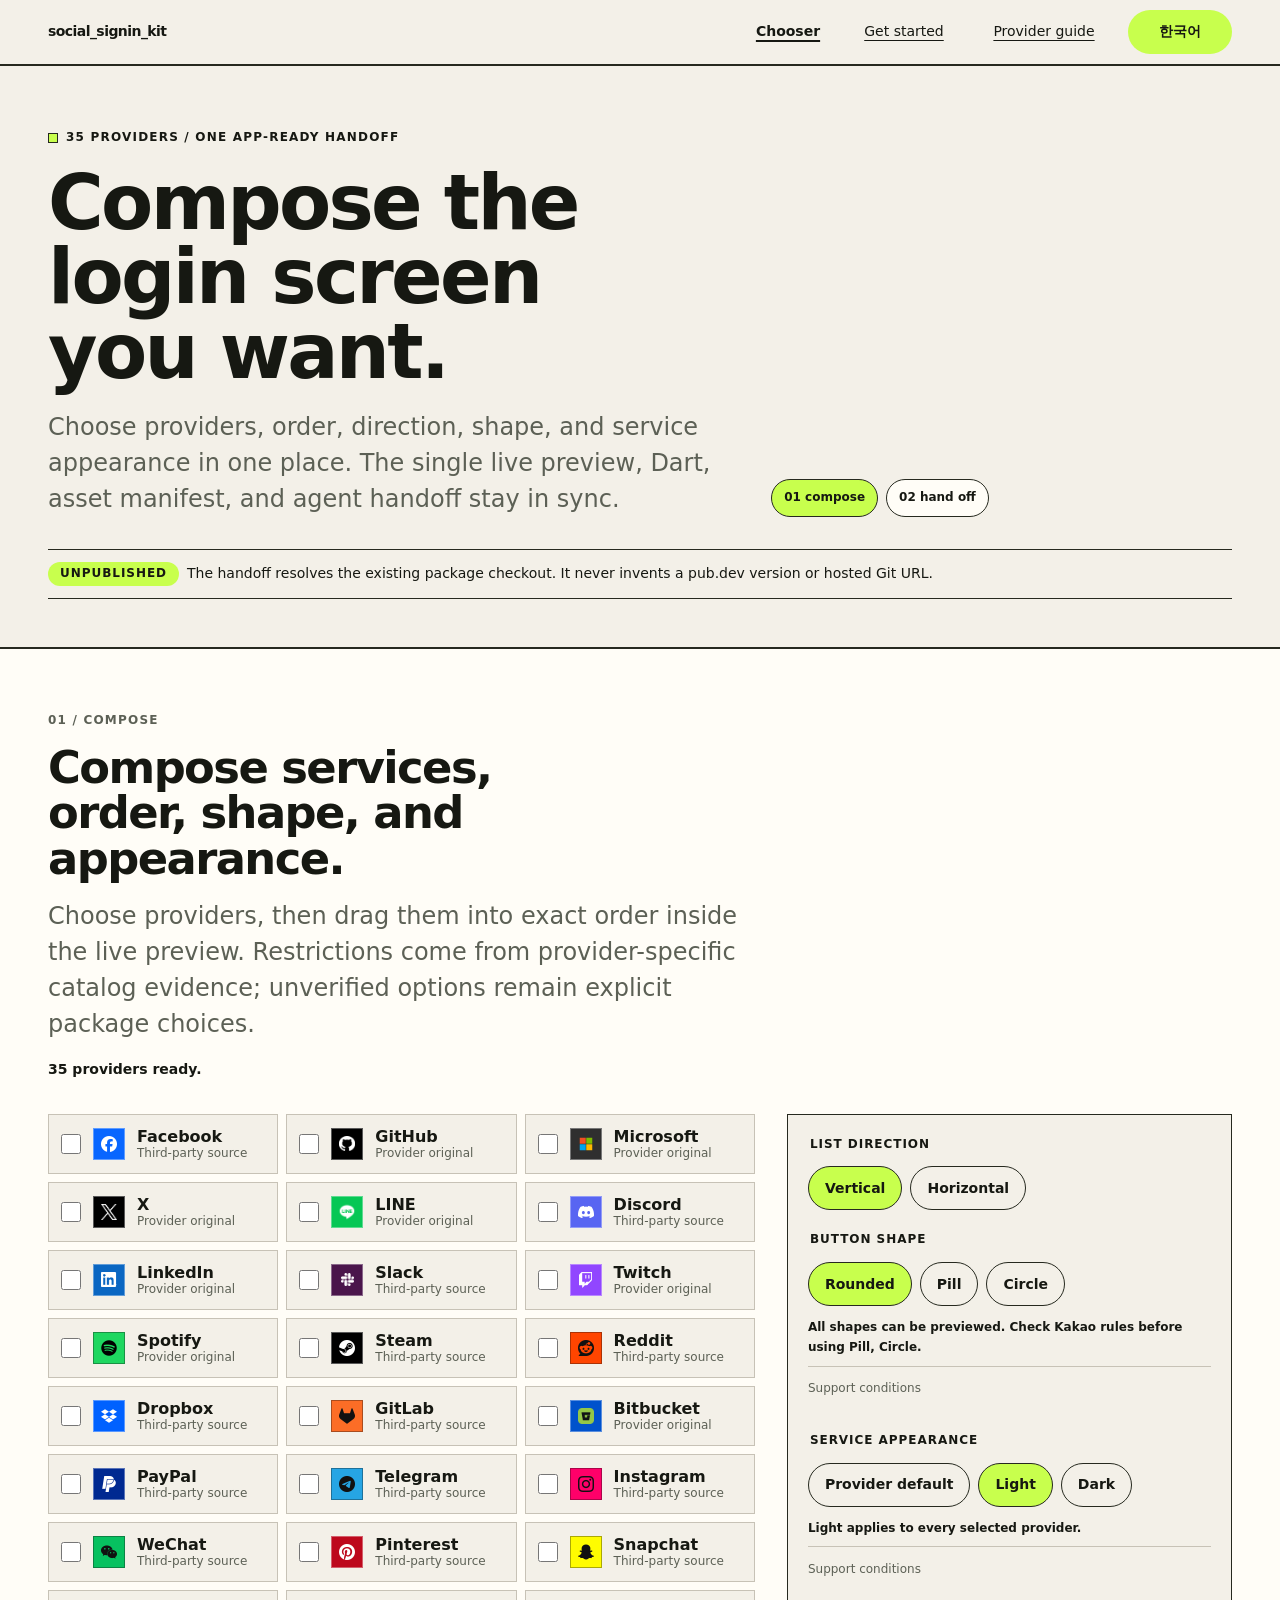
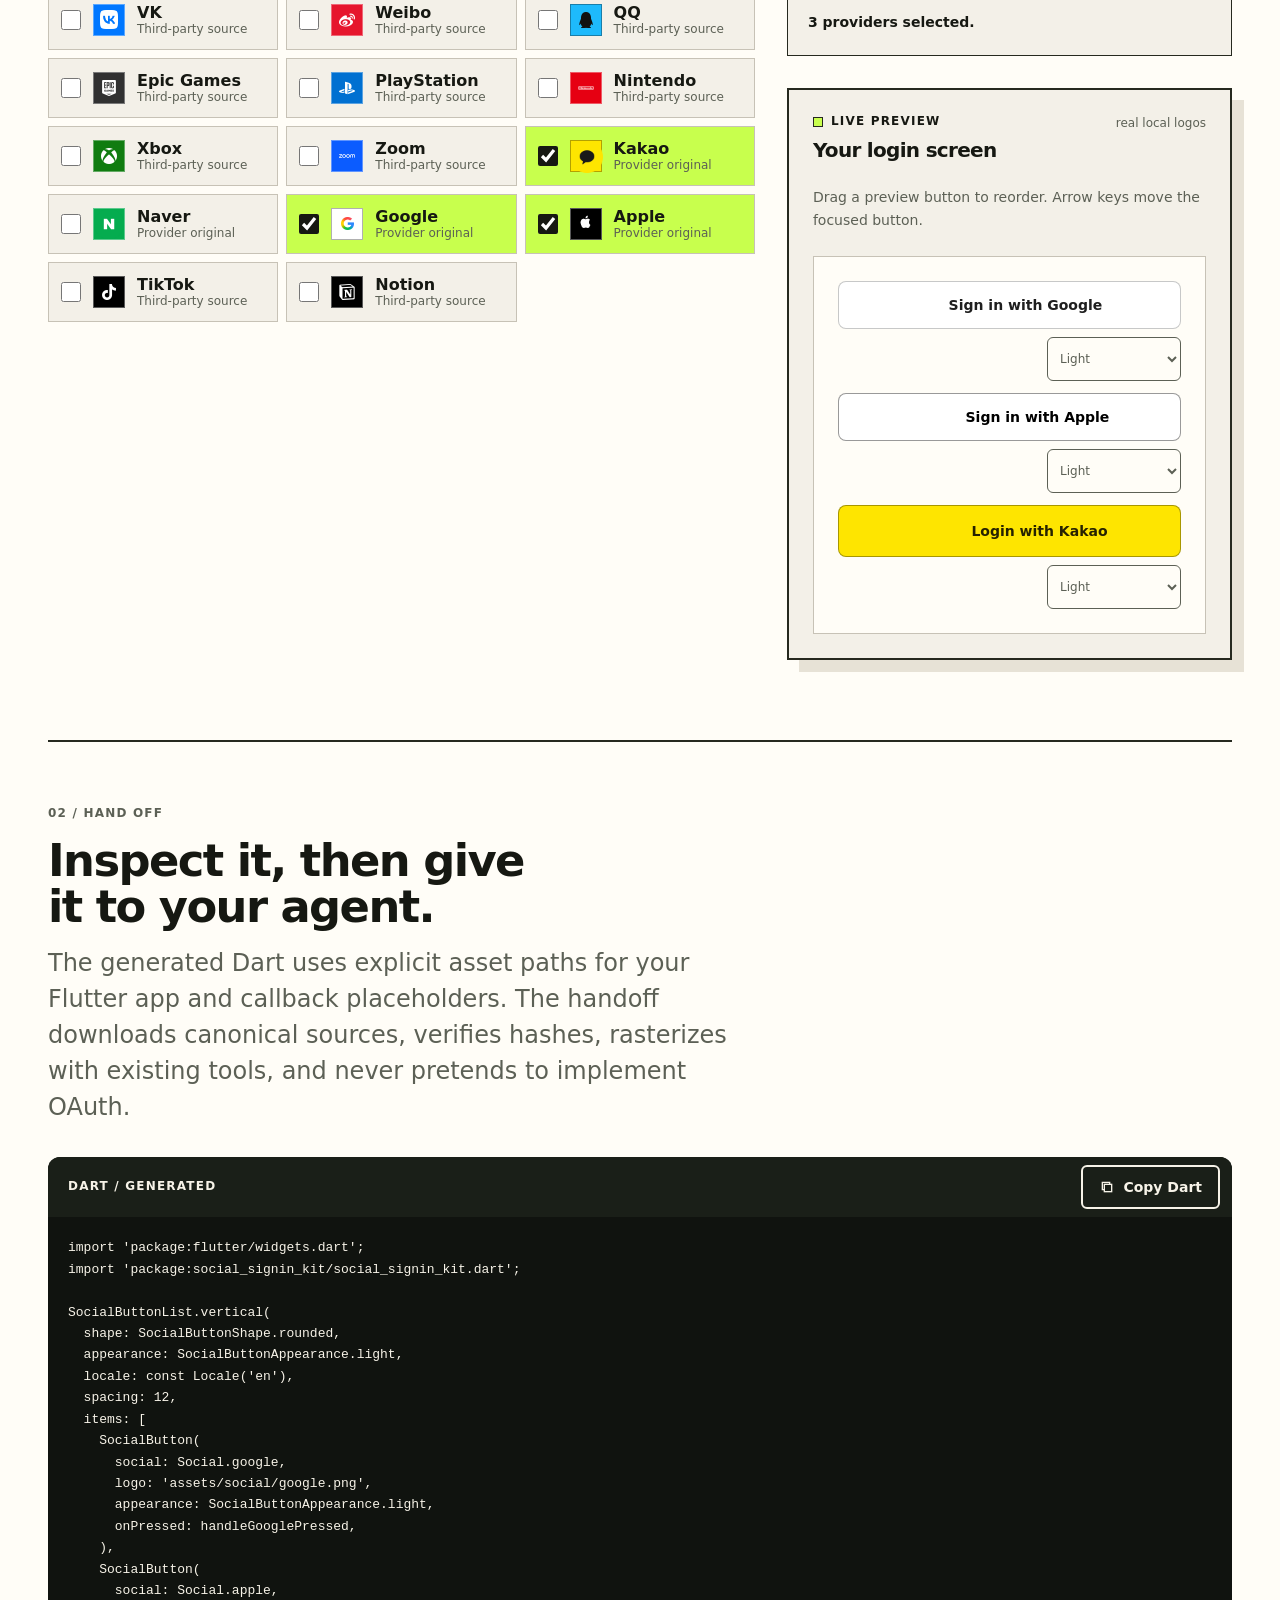
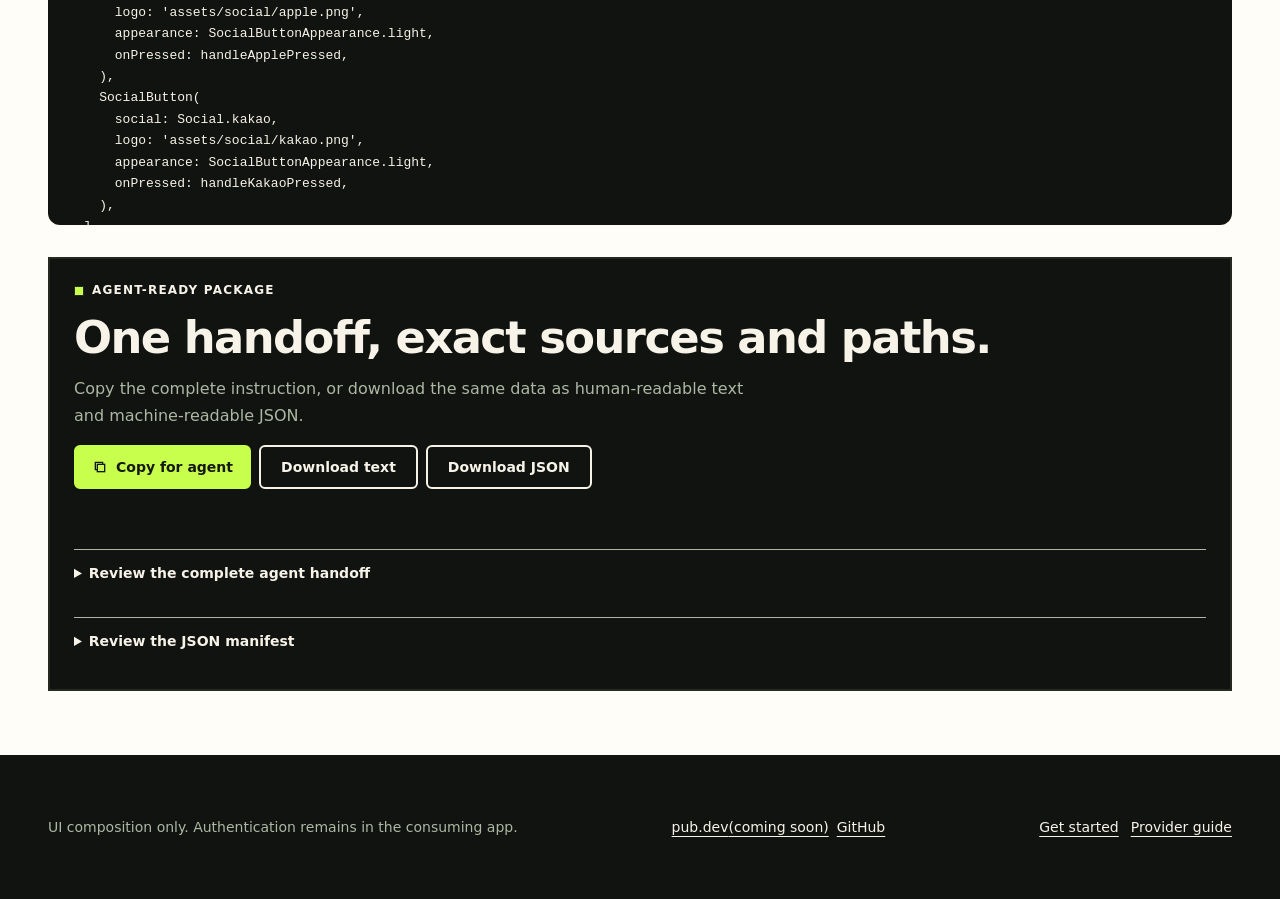
==== commit 5f92af5e: "fix: 모바일 미리보기 배치와 외형 선택 개선" ====
--- a/landing/index.html
+++ b/landing/index.html
@@ -116,138 +116,6 @@
               </p>
             </header>
             <div class="compose-grid">
-              <div
-                class="compose-controls"
-                aria-label="Composition controls"
-                data-i18n-aria-label="chooser.compose.controlsAria"
-              >
-                <fieldset class="segment-fieldset">
-                  <legend data-i18n="chooser.direction.legend">
-                    List direction
-                  </legend>
-                  <div class="segment-control">
-                    <label>
-                      <input
-                        type="radio"
-                        name="direction"
-                        value="vertical"
-                        checked
-                      />
-                      <span data-i18n="chooser.direction.vertical"
-                        >Vertical</span
-                      >
-                    </label>
-                    <label>
-                      <input type="radio" name="direction" value="horizontal" />
-                      <span data-i18n="chooser.direction.horizontal"
-                        >Horizontal</span
-                      >
-                    </label>
-                  </div>
-                </fieldset>
-
-                <fieldset class="segment-fieldset">
-                  <legend data-i18n="chooser.shape.legend">Button shape</legend>
-                  <div class="segment-control">
-                    <label>
-                      <input
-                        type="radio"
-                        name="shape"
-                        value="rounded"
-                        aria-describedby="shape-guidance"
-                        checked
-                      />
-                      <span data-i18n="chooser.shape.rounded">Rounded</span>
-                    </label>
-                    <label>
-                      <input
-                        type="radio"
-                        name="shape"
-                        value="pill"
-                        aria-describedby="shape-guidance"
-                      />
-                      <span data-i18n="chooser.shape.pill">Pill</span>
-                    </label>
-                    <label>
-                      <input
-                        type="radio"
-                        name="shape"
-                        value="circle"
-                        aria-describedby="shape-guidance"
-                      />
-                      <span data-i18n="chooser.shape.circle">Circle</span>
-                    </label>
-                  </div>
-                  <div
-                    class="capability-guidance"
-                    id="shape-guidance"
-                    data-shape-guidance
-                    role="status"
-                    aria-live="polite"
-                  ></div>
-                </fieldset>
-
-                <fieldset class="segment-fieldset">
-                  <legend data-i18n="chooser.appearance.legend">
-                    Service appearance
-                  </legend>
-                  <div class="segment-control">
-                    <label>
-                      <input
-                        type="radio"
-                        name="appearance"
-                        value="light"
-                        aria-describedby="appearance-guidance"
-                        checked
-                      />
-                      <span data-i18n="chooser.appearance.light">Light</span>
-                    </label>
-                    <label>
-                      <input
-                        type="radio"
-                        name="appearance"
-                        value="dark"
-                        aria-describedby="appearance-guidance"
-                      />
-                      <span data-i18n="chooser.appearance.dark">Dark</span>
-                    </label>
-                  </div>
-                  <div
-                    class="capability-guidance"
-                    id="appearance-guidance"
-                    data-appearance-guidance
-                    role="status"
-                    aria-live="polite"
-                  ></div>
-                </fieldset>
-
-                <p
-                  class="selection-status"
-                  data-selection-status
-                  role="status"
-                  aria-live="polite"
-                ></p>
-                <p
-                  class="empty-feedback"
-                  data-empty-feedback
-                  data-i18n="chooser.empty"
-                  hidden
-                >
-                  Choose at least one provider to generate the preview, Dart
-                  code, and agent handoff.
-                </p>
-              </div>
-
-              <div class="provider-picker">
-                <a
-                  class="button-link button-link--secondary preview-jump"
-                  href="#preview-panel"
-                  data-i18n="chooser.preview.jump"
-                  >Jump to live preview</a
-                >
-                <div class="provider-choice-grid" data-provider-grid></div>
-              </div>
-
               <article
                 class="preview-card"
                 id="preview-panel"
@@ -266,30 +134,40 @@
                       Your login screen
                     </h3>
                   </div>
-                  <span data-i18n="chooser.preview.note">real local logos</span>
+                  <span class="preview-card__note" data-i18n="chooser.preview.note">real local logos</span>
+                  <button
+                    class="button-link button-link--secondary preview-toggle"
+                    type="button"
+                    data-preview-toggle
+                    data-i18n="chooser.preview.collapse"
+                    aria-expanded="true"
+                    aria-controls="preview-content"
+                  >Collapse preview</button>
                 </div>
-                <p
-                  class="preview-card__hint"
-                  id="preview-reorder-hint"
-                  data-i18n="chooser.preview.reorderHint"
-                >
-                  Drag a preview button to reorder. Arrow keys move the focused
-                  button.
-                </p>
-                <div
-                  class="chooser-preview"
-                  data-live-preview
-                  tabindex="0"
-                  role="list"
-                  aria-labelledby="preview-heading"
-                  aria-describedby="preview-reorder-hint"
-                >
+                <div class="preview-card__content" id="preview-content">
                   <p
-                    class="chooser-preview__empty"
-                    data-i18n="chooser.preview.loading"
-                  >
-                    Loading preview…
+                    class="preview-card__hint"
+                    id="preview-reorder-hint"
+                    data-i18n="chooser.preview.reorderHint"
+                  >
+                    Drag a preview button to reorder. Arrow keys move the focused
+                    button.
                   </p>
+                  <div
+                    class="chooser-preview"
+                    data-live-preview
+                    tabindex="0"
+                    role="list"
+                    aria-labelledby="preview-heading"
+                    aria-describedby="preview-reorder-hint"
+                  >
+                    <p
+                      class="chooser-preview__empty"
+                      data-i18n="chooser.preview.loading"
+                    >
+                      Loading preview…
+                    </p>
+                  </div>
                 </div>
                 <p
                   class="visually-hidden"
@@ -298,6 +176,131 @@
                   aria-live="polite"
                 ></p>
               </article>
+              <div
+                class="compose-controls"
+                aria-label="Composition controls"
+                data-i18n-aria-label="chooser.compose.controlsAria"
+              >
+                <fieldset class="segment-fieldset">
+                  <legend data-i18n="chooser.direction.legend">
+                    List direction
+                  </legend>
+                  <div class="segment-control">
+                    <label>
+                      <input
+                        type="radio"
+                        name="direction"
+                        value="vertical"
+                        checked
+                      />
+                      <span data-i18n="chooser.direction.vertical"
+                        >Vertical</span
+                      >
+                    </label>
+                    <label>
+                      <input type="radio" name="direction" value="horizontal" />
+                      <span data-i18n="chooser.direction.horizontal"
+                        >Horizontal</span
+                      >
+                    </label>
+                  </div>
+                </fieldset>
+
+                <fieldset class="segment-fieldset">
+                  <legend data-i18n="chooser.shape.legend">Button shape</legend>
+                  <div class="segment-control">
+                    <label>
+                      <input
+                        type="radio"
+                        name="shape"
+                        value="rounded"
+                        aria-describedby="shape-guidance"
+                        checked
+                      />
+                      <span data-i18n="chooser.shape.rounded">Rounded</span>
+                    </label>
+                    <label>
+                      <input
+                        type="radio"
+                        name="shape"
+                        value="pill"
+                        aria-describedby="shape-guidance"
+                      />
+                      <span data-i18n="chooser.shape.pill">Pill</span>
+                    </label>
+                    <label>
+                      <input
+                        type="radio"
+                        name="shape"
+                        value="circle"
+                        aria-describedby="shape-guidance"
+                      />
+                      <span data-i18n="chooser.shape.circle">Circle</span>
+                    </label>
+                  </div>
+                  <div
+                    class="capability-guidance"
+                    id="shape-guidance"
+                    data-shape-guidance
+                    role="status"
+                    aria-live="polite"
+                  ></div>
+                </fieldset>
+
+                <fieldset class="segment-fieldset">
+                  <legend data-i18n="chooser.appearance.legend">
+                    Service appearance
+                  </legend>
+                  <div class="segment-control">
+                    <label>
+                      <input
+                        type="radio"
+                        name="appearance"
+                        value="light"
+                        aria-describedby="appearance-guidance"
+                        checked
+                      />
+                      <span data-i18n="chooser.appearance.light">Light</span>
+                    </label>
+                    <label>
+                      <input
+                        type="radio"
+                        name="appearance"
+                        value="dark"
+                        aria-describedby="appearance-guidance"
+                      />
+                      <span data-i18n="chooser.appearance.dark">Dark</span>
+                    </label>
+                  </div>
+                  <div
+                    class="capability-guidance"
+                    id="appearance-guidance"
+                    data-appearance-guidance
+                    role="status"
+                    aria-live="polite"
+                  ></div>
+                </fieldset>
+
+                <p
+                  class="selection-status"
+                  data-selection-status
+                  role="status"
+                  aria-live="polite"
+                ></p>
+                <p
+                  class="empty-feedback"
+                  data-empty-feedback
+                  data-i18n="chooser.empty"
+                  hidden
+                >
+                  Choose at least one provider to generate the preview, Dart
+                  code, and agent handoff.
+                </p>
+              </div>
+
+              <div class="provider-picker">
+                <div class="provider-choice-grid" data-provider-grid></div>
+              </div>
             </div>
           </section>
 
--- a/landing/styles.css
+++ b/landing/styles.css
@@ -1697,9 +1697,9 @@
 
 .compose-grid {
   grid-template-areas:
+    "preview"
     "controls"
-    "providers"
-    "preview";
+    "providers";
   align-items: start;
   gap: var(--space-8);
 }
@@ -1896,6 +1896,16 @@
   font-size: var(--type-small);
 }
 
+.preview-card__content {
+  display: grid;
+  gap: var(--space-6);
+  min-inline-size: 0;
+}
+
+.preview-toggle {
+  display: none;
+}
+
 .preview-card {
   display: grid;
   align-content: start;
@@ -1964,19 +1974,20 @@
 .preview-item:has(.preview-item__appearance) {
   flex-direction: column;
   align-items: stretch;
-  gap: 6px;
+  gap: var(--space-2);
 }
 
 .preview-item__appearance {
   align-self: flex-end;
   max-inline-size: 100%;
-  padding: 4px 6px;
+  min-block-size: var(--size-target);
+  padding: var(--space-1) var(--space-2);
   font: inherit;
-  font-size: 11px;
-  color: var(--text-muted);
+  font-size: var(--type-label);
+  color: var(--color-muted);
   background: transparent;
-  border: 1px solid currentColor;
-  border-radius: 4px;
+  border: var(--rule-thin) solid currentColor;
+  border-radius: var(--radius-control);
 }
 
 .preview-item--circle:has(.preview-item__appearance) {
@@ -2253,6 +2264,56 @@
   }
 }
 
+@media (max-width: 63.999rem) {
+  .compose-grid > .preview-card {
+    position: sticky;
+    inset-block-start: var(--space-2);
+    z-index: var(--layer-drag);
+    gap: var(--space-2);
+    padding: var(--space-3);
+    box-shadow: none;
+  }
+
+  .preview-card .panel-heading {
+    align-items: center;
+    gap: var(--space-2);
+  }
+
+  .preview-card__note {
+    display: none;
+  }
+
+  .preview-toggle {
+    display: inline-flex;
+    flex-shrink: 0;
+    padding-inline: var(--space-2);
+    font-size: var(--type-label);
+  }
+
+  .preview-card__content {
+    gap: var(--space-2);
+  }
+
+  .preview-card__hint {
+    font-size: var(--type-label);
+  }
+
+  #preview-panel .chooser-preview {
+    min-block-size: 0;
+    max-block-size: 24dvb;
+    padding: var(--space-2);
+  }
+
+  .preview-card.is-collapsed .preview-card__content {
+    display: none;
+  }
+
+  .compose-controls,
+  .provider-choice {
+    scroll-margin-block-start: calc(40dvb + var(--space-4));
+  }
+}
+
 @media (max-width: 47.999rem) {
   .site-header__inner,
   .site-footer__inner {
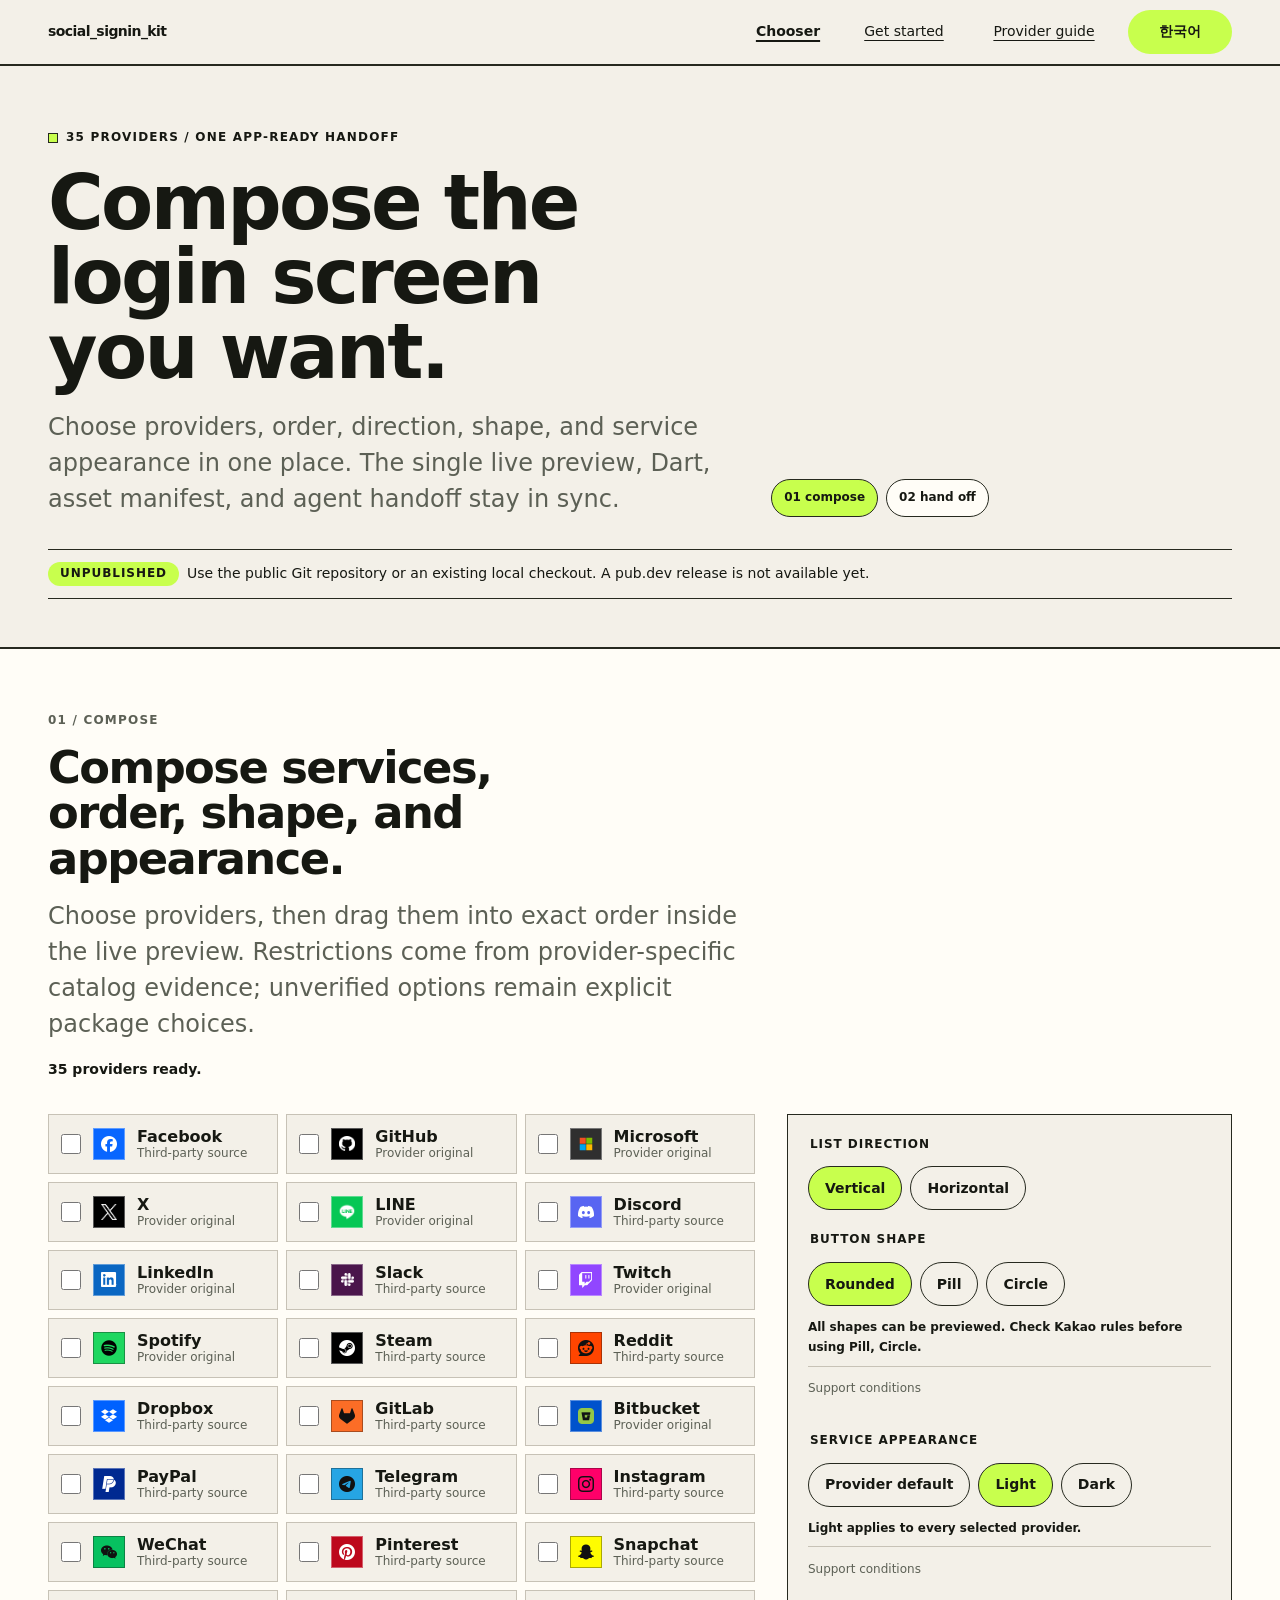
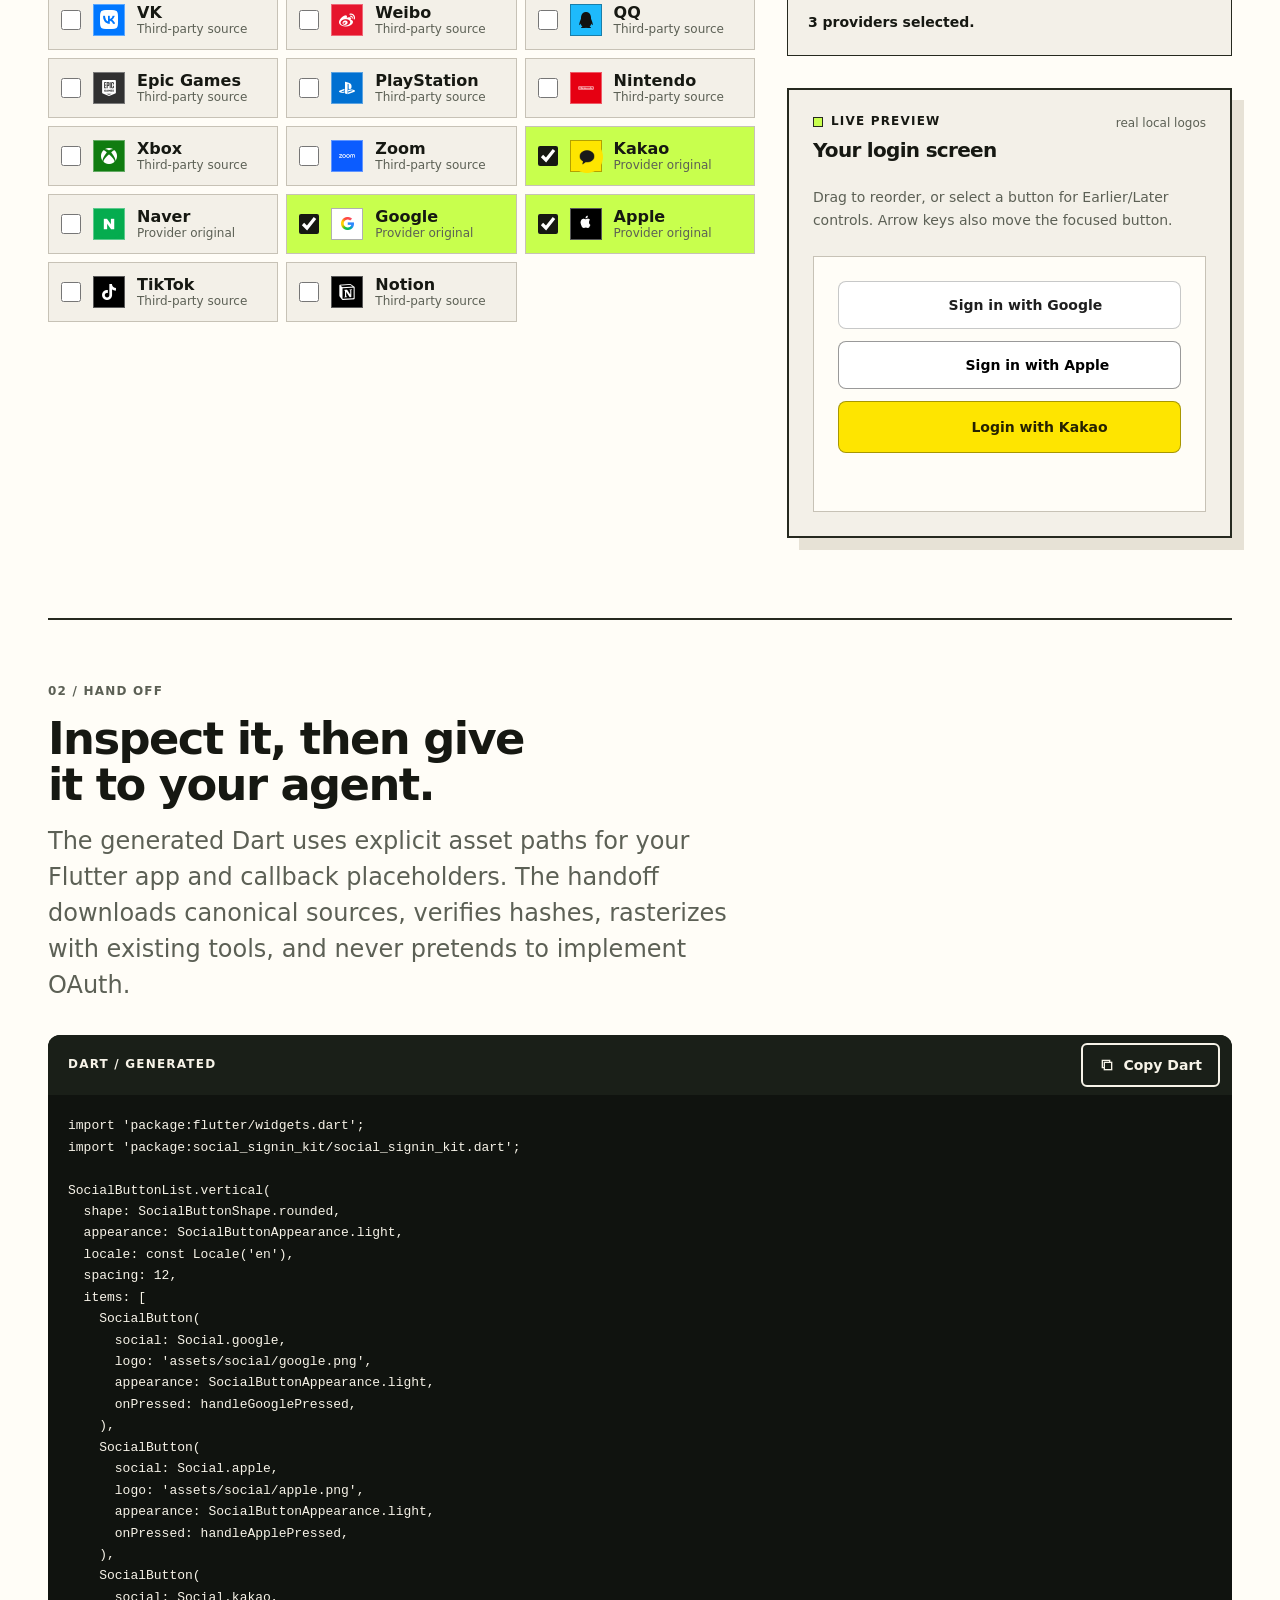
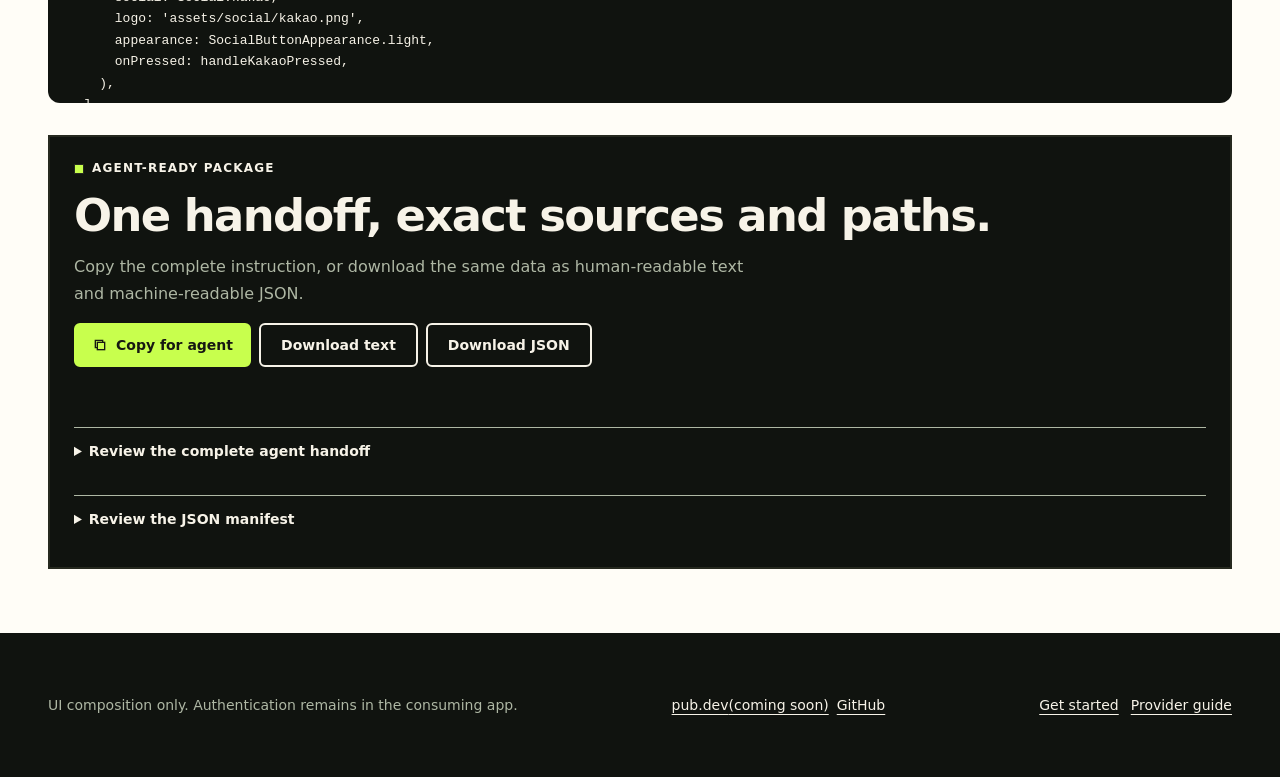
==== commit 8e567e0b: "fix: 설치 안내와 선택기 오류 복구 및 순서 조작 개선" ====
--- a/landing/index.html
+++ b/landing/index.html
@@ -83,8 +83,8 @@
               >Unpublished</span
             >
             <span data-i18n="chooser.unpublishedNote"
-              >The handoff resolves the existing package checkout. It never
-              invents a pub.dev version or hosted Git URL.</span
+              >Use the public Git repository or an existing local checkout.
+              A pub.dev release is not available yet.</span
             >
           </div>
         </div>
@@ -114,6 +114,14 @@
               >
                 Loading 35 provider logos…
               </p>
+              <button
+                type="button"
+                class="button button-outline"
+                data-catalog-retry
+                hidden
+              >
+                Retry loading logos
+              </button>
             </header>
             <div class="compose-grid">
               <article
--- a/landing/styles.css
+++ b/landing/styles.css
@@ -1971,27 +1971,41 @@
   min-inline-size: 0;
 }
 
-.preview-item:has(.preview-item__appearance) {
+.preview-item:has(.preview-item__moves) {
   flex-direction: column;
   align-items: stretch;
-  gap: var(--space-2);
-}
-
-.preview-item__appearance {
-  align-self: flex-end;
-  max-inline-size: 100%;
+  gap: var(--space-1);
+}
+
+.preview-item__moves {
+  display: none;
+  justify-content: flex-end;
+  gap: var(--space-1);
+}
+
+.preview-item:focus-within .preview-item__moves {
+  display: flex;
+}
+
+.chooser-preview.is-reordering .preview-item__moves {
+  display: none;
+}
+
+.preview-item__moves button {
   min-block-size: var(--size-target);
   padding: var(--space-1) var(--space-2);
   font: inherit;
   font-size: var(--type-label);
-  color: var(--color-muted);
-  background: transparent;
+  background: var(--color-paper);
+  color: var(--color-ink);
   border: var(--rule-thin) solid currentColor;
   border-radius: var(--radius-control);
-}
-
-.preview-item--circle:has(.preview-item__appearance) {
-  align-items: center;
+  cursor: pointer;
+}
+
+.preview-item__moves button:disabled {
+  opacity: 0.45;
+  cursor: default;
 }
 
 .chooser-preview--horizontal .preview-item {
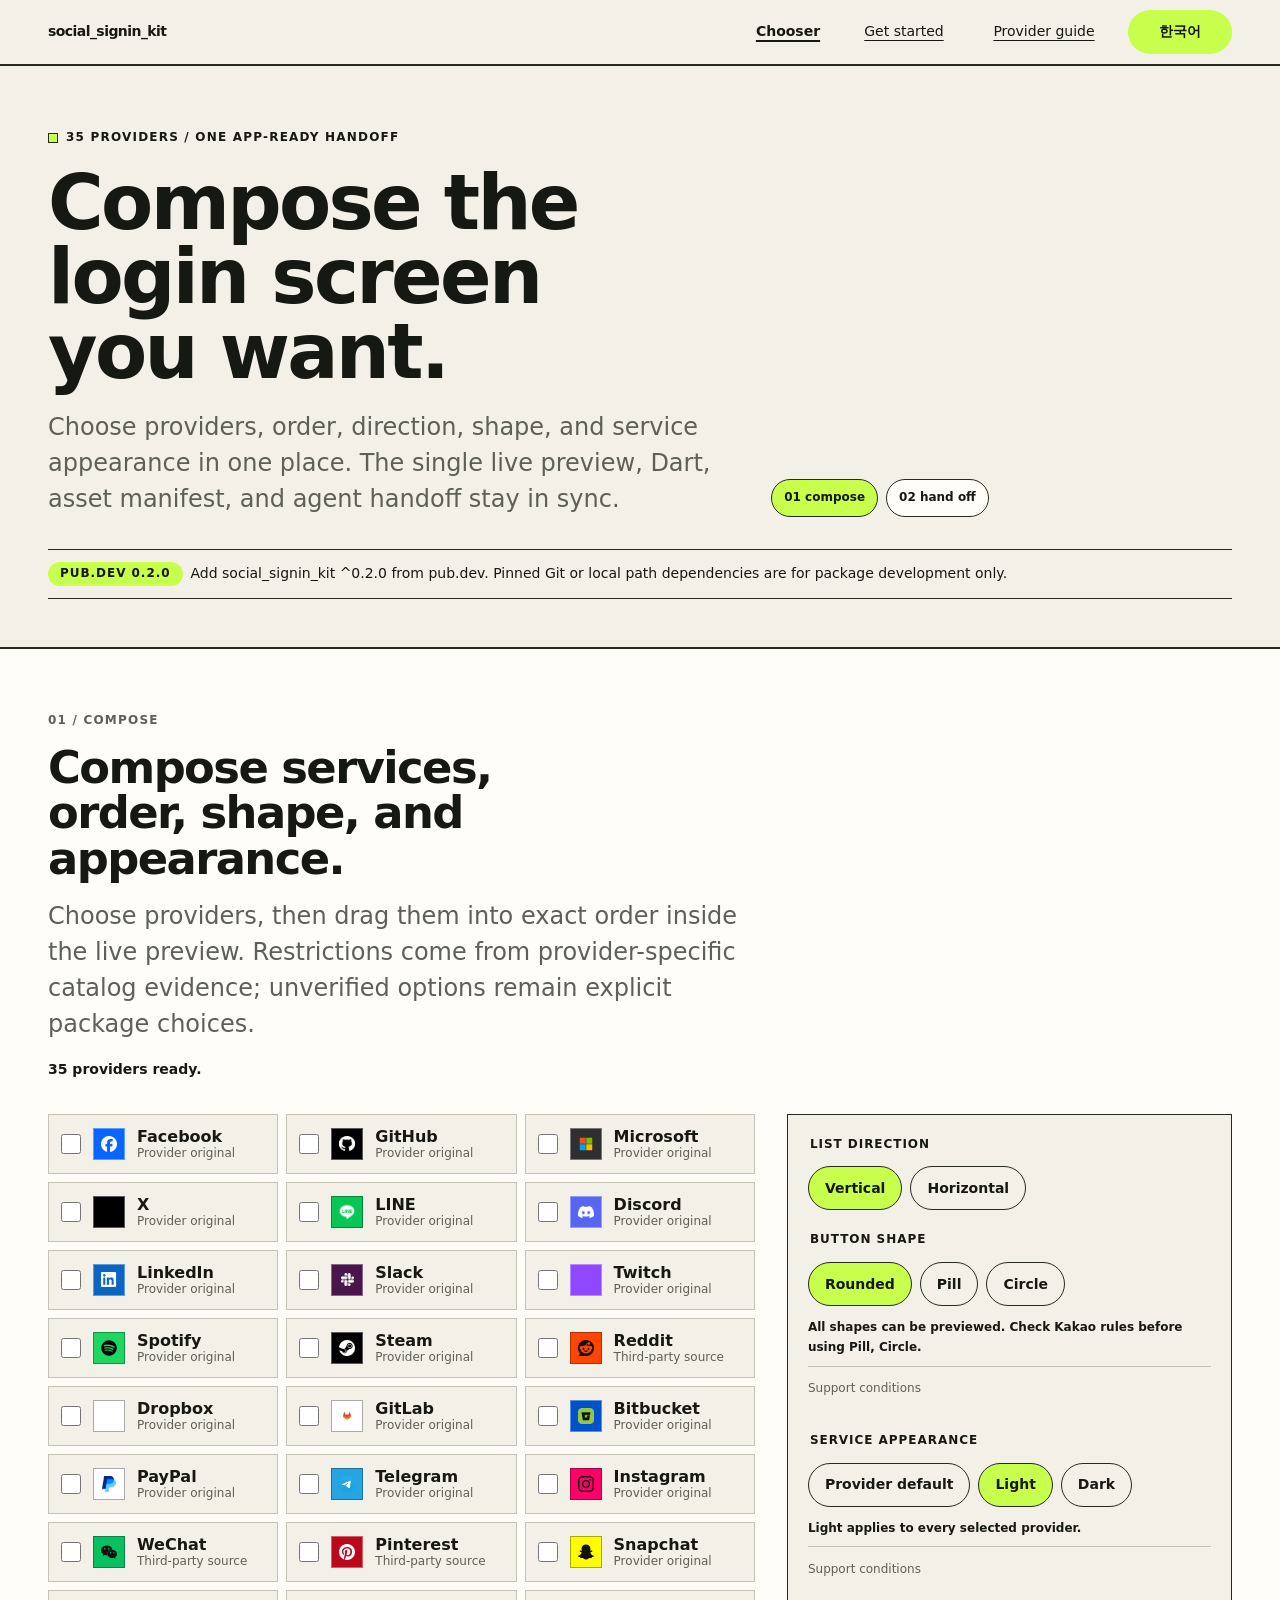
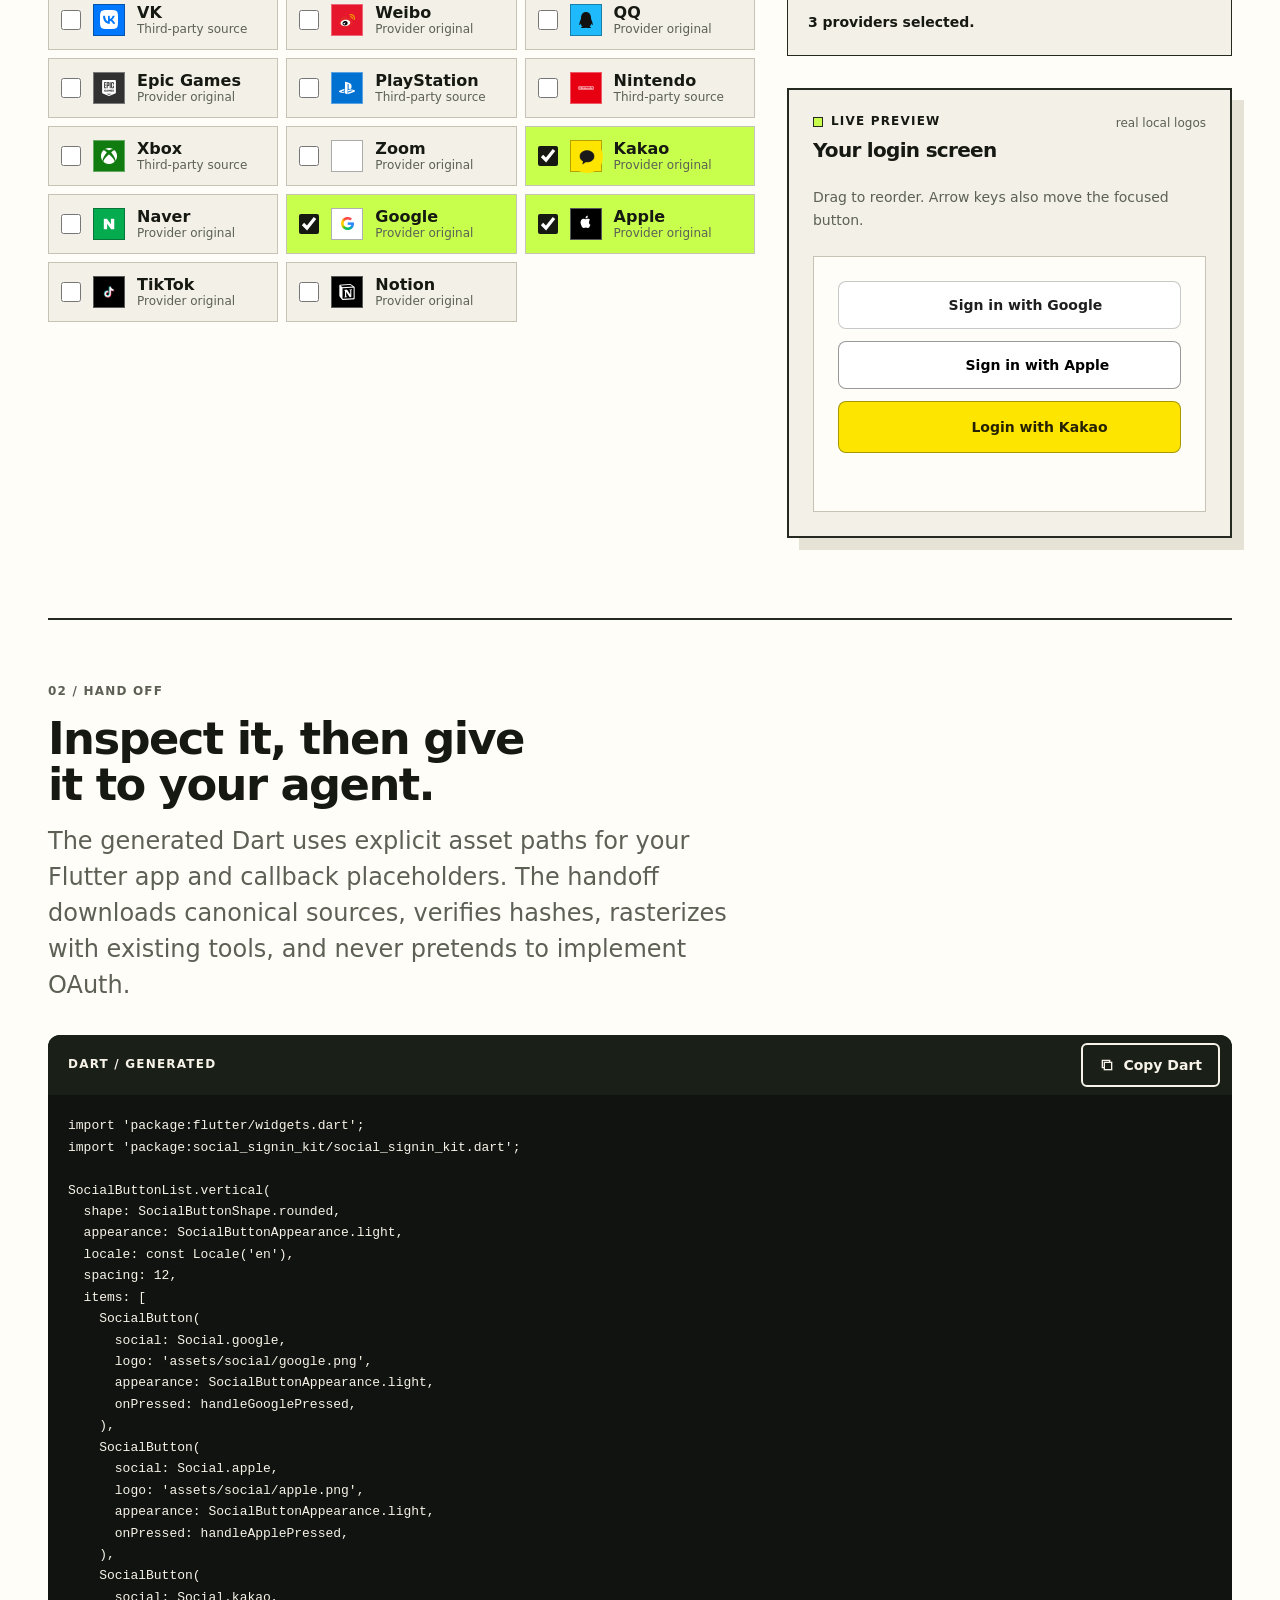
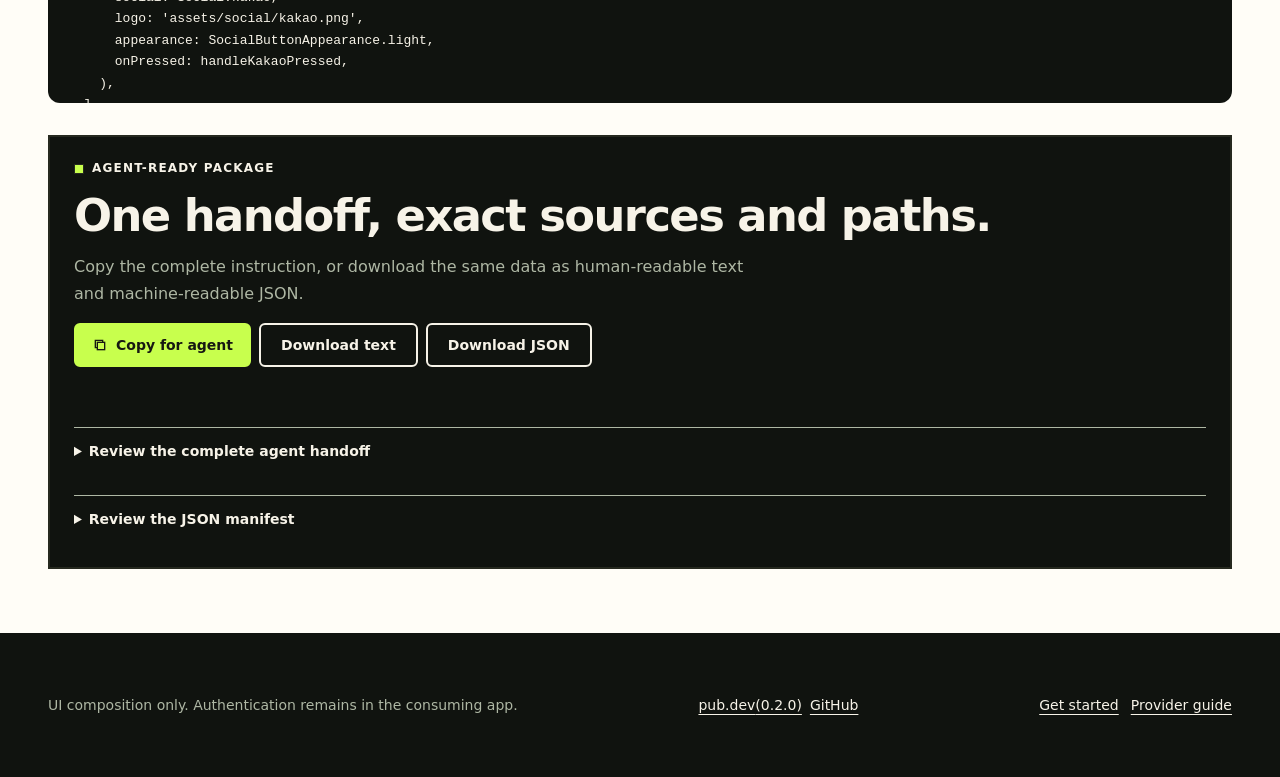
==== commit 182cd53e: "docs: 웹 선택기를 0.2.0 설치와 접근성 정책에 맞춤" ====
--- a/landing/index.html
+++ b/landing/index.html
@@ -80,11 +80,11 @@
             <span
               class="status-strip__label"
               data-i18n="chooser.unpublished"
-              >Unpublished</span
+              >pub.dev 0.2.0</span
             >
             <span data-i18n="chooser.unpublishedNote"
-              >Use the public Git repository or an existing local checkout.
-              A pub.dev release is not available yet.</span
+              >Add social_signin_kit ^0.2.0 from pub.dev. Pinned Git or local
+              path dependencies are for package development only.</span
             >
           </div>
         </div>
@@ -438,7 +438,7 @@
           UI composition only. Authentication remains in the consuming app.
         </p>
         <div class="package-links">
-          <a href="https://pub.dev/packages/social_signin_kit">pub.dev <span data-i18n="links.comingSoon">(coming soon)</span></a>
+          <a href="https://pub.dev/packages/social_signin_kit">pub.dev <span data-i18n="links.comingSoon">(0.2.0)</span></a>
           <a href="https://github.com/beomq/social_signin_kit">GitHub</a>
         </div>
         <div class="cluster">
--- a/landing/styles.css
+++ b/landing/styles.css
@@ -1403,13 +1403,13 @@
 .specimen-button--naver {
   border-color: var(--provider-naver-bg);
   background: var(--provider-naver-bg);
-  color: var(--provider-light-fg);
+  color: var(--provider-dark-fg);
 }
 
 .specimen-button--line {
   border-color: var(--provider-line-bg);
   background: var(--provider-line-bg);
-  color: var(--provider-light-fg);
+  color: var(--provider-dark-fg);
 }
 
 .specimen-button--large {
@@ -1969,43 +1969,6 @@
 .preview-item > .generated-button {
   inline-size: 100%;
   min-inline-size: 0;
-}
-
-.preview-item:has(.preview-item__moves) {
-  flex-direction: column;
-  align-items: stretch;
-  gap: var(--space-1);
-}
-
-.preview-item__moves {
-  display: none;
-  justify-content: flex-end;
-  gap: var(--space-1);
-}
-
-.preview-item:focus-within .preview-item__moves {
-  display: flex;
-}
-
-.chooser-preview.is-reordering .preview-item__moves {
-  display: none;
-}
-
-.preview-item__moves button {
-  min-block-size: var(--size-target);
-  padding: var(--space-1) var(--space-2);
-  font: inherit;
-  font-size: var(--type-label);
-  background: var(--color-paper);
-  color: var(--color-ink);
-  border: var(--rule-thin) solid currentColor;
-  border-radius: var(--radius-control);
-  cursor: pointer;
-}
-
-.preview-item__moves button:disabled {
-  opacity: 0.45;
-  cursor: default;
 }
 
 .chooser-preview--horizontal .preview-item {
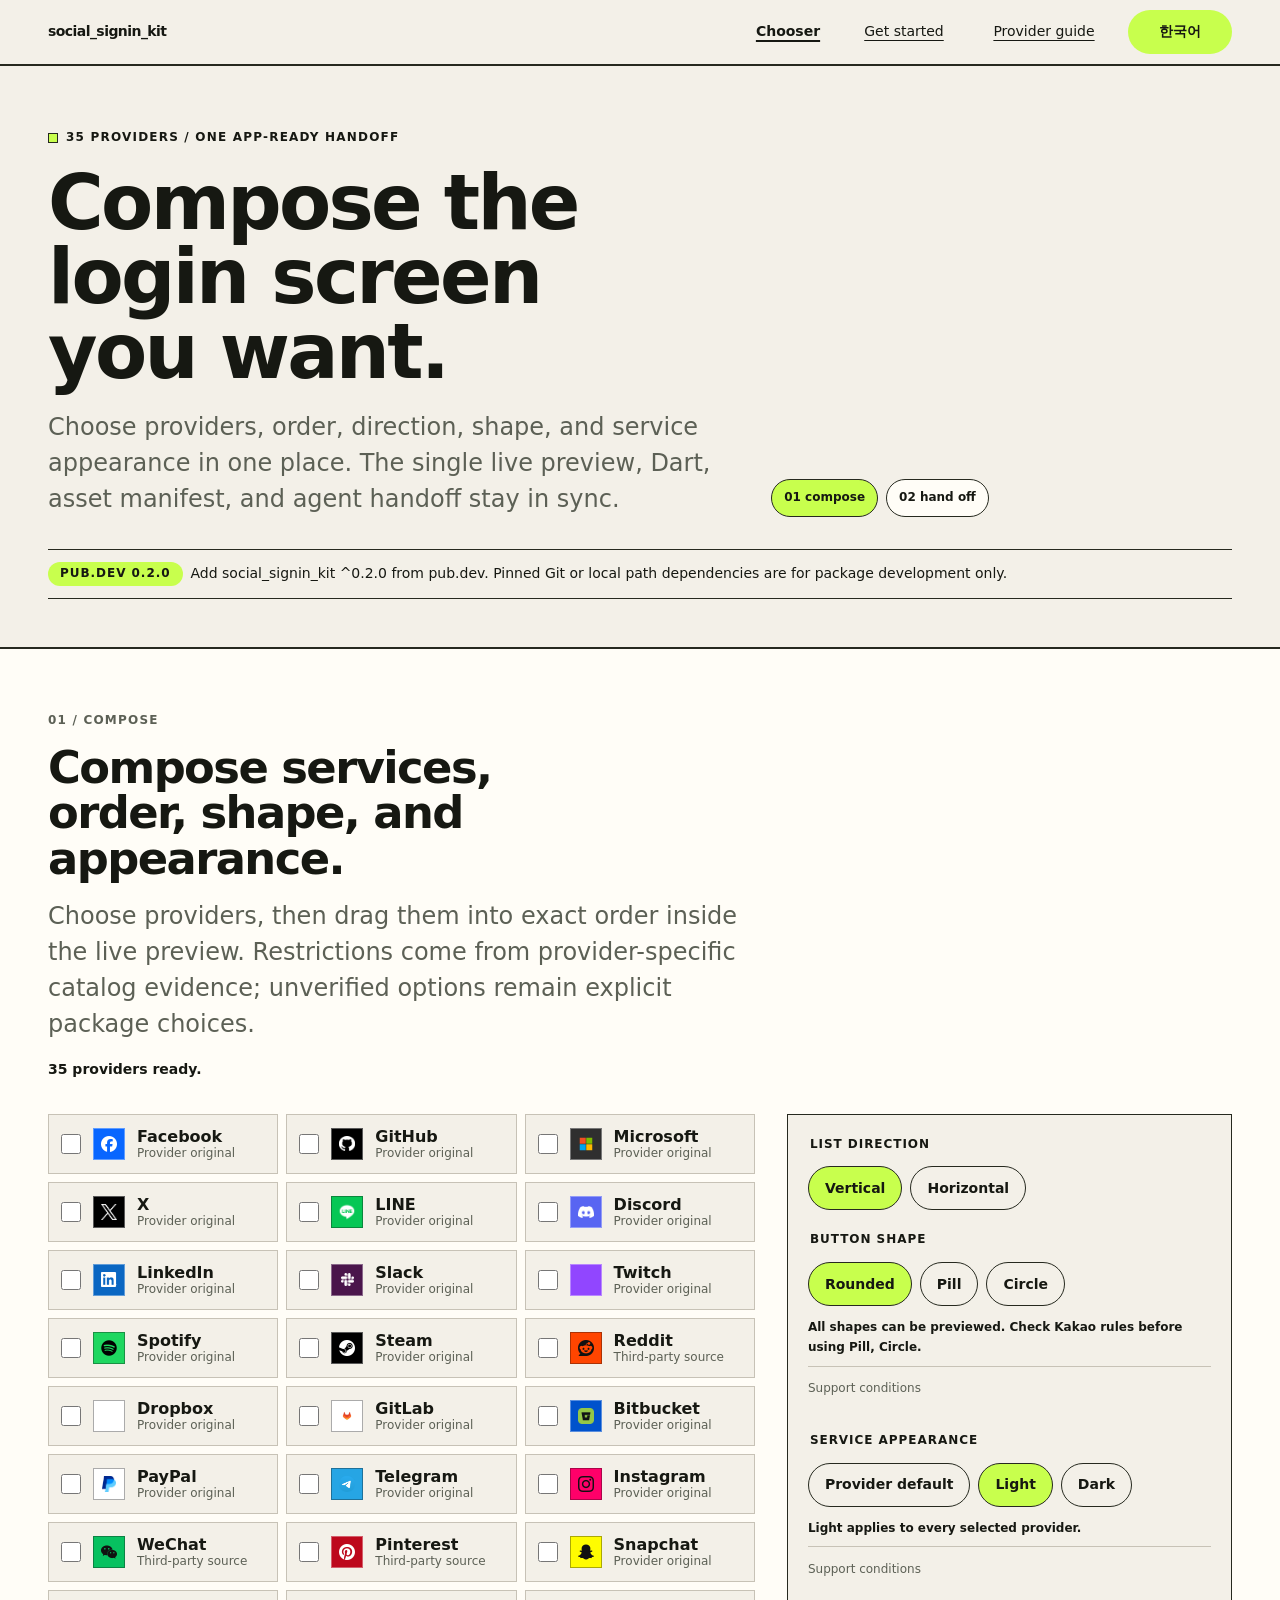
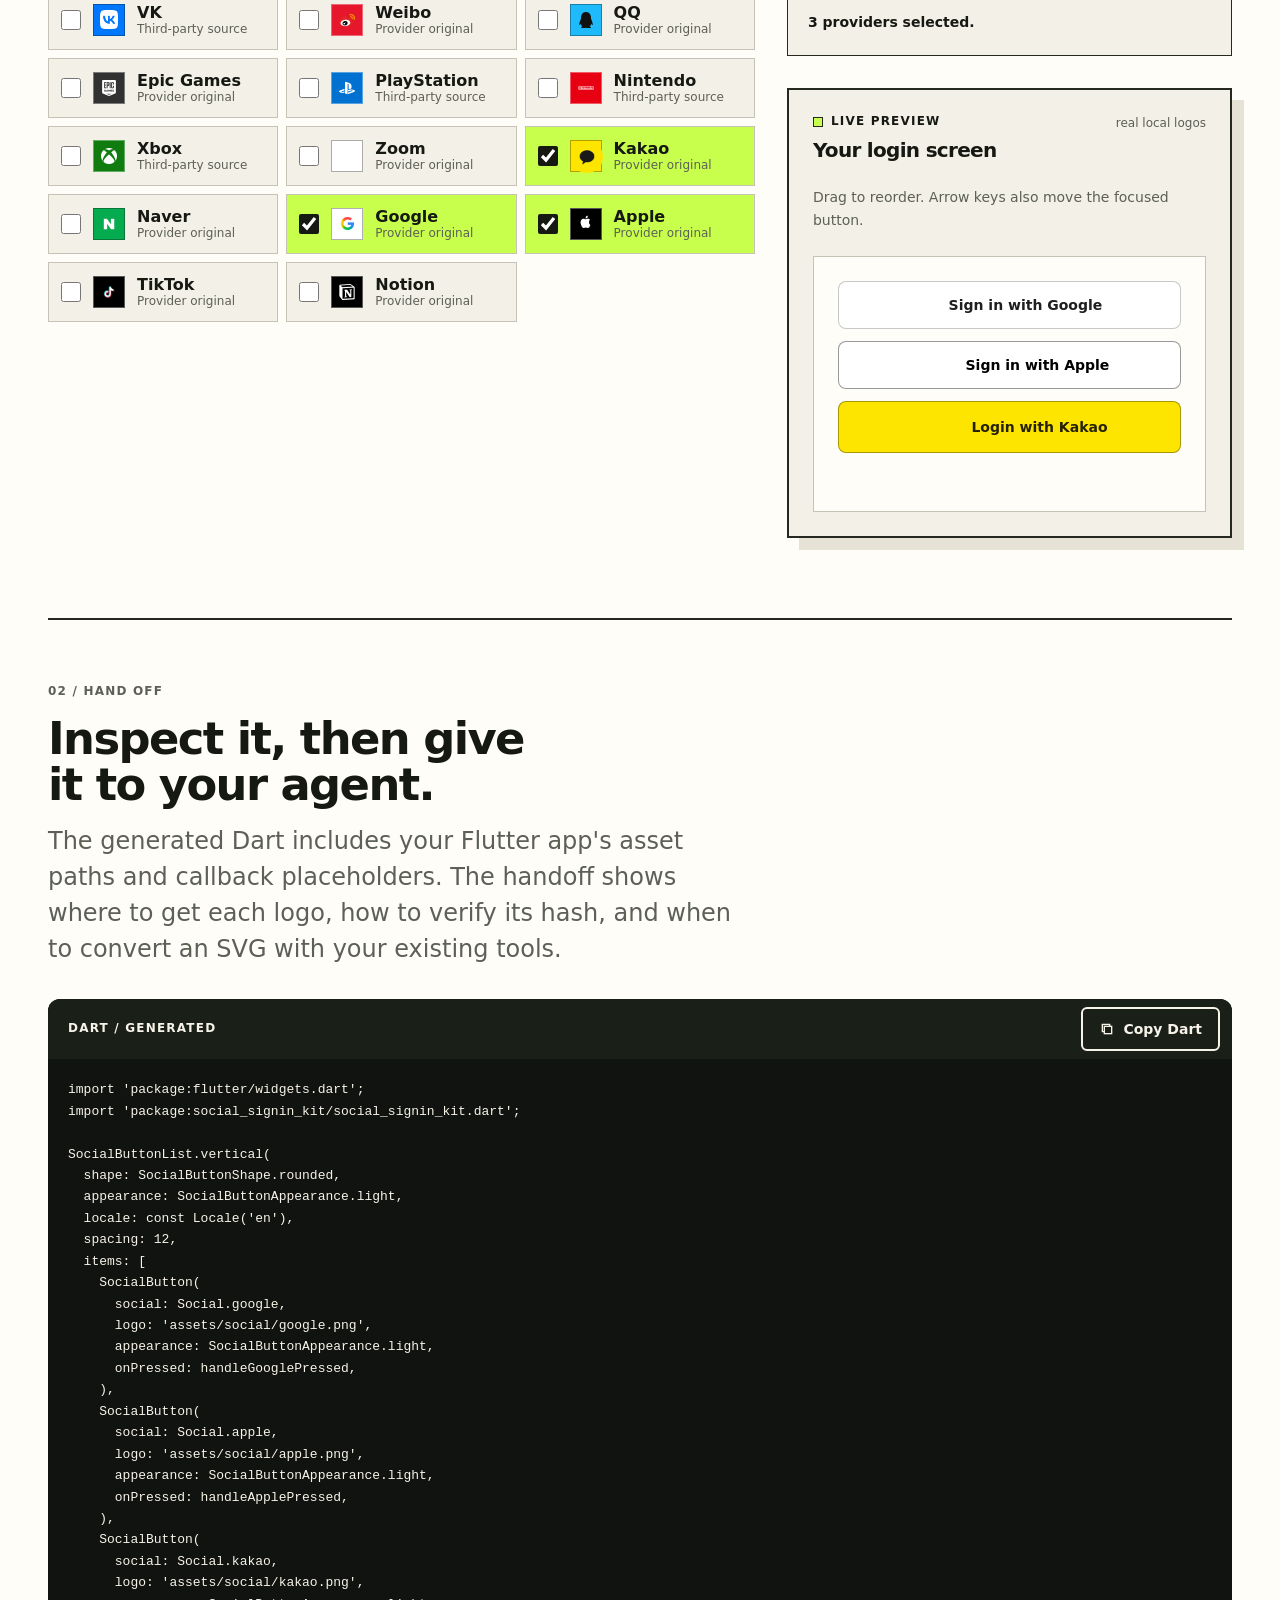
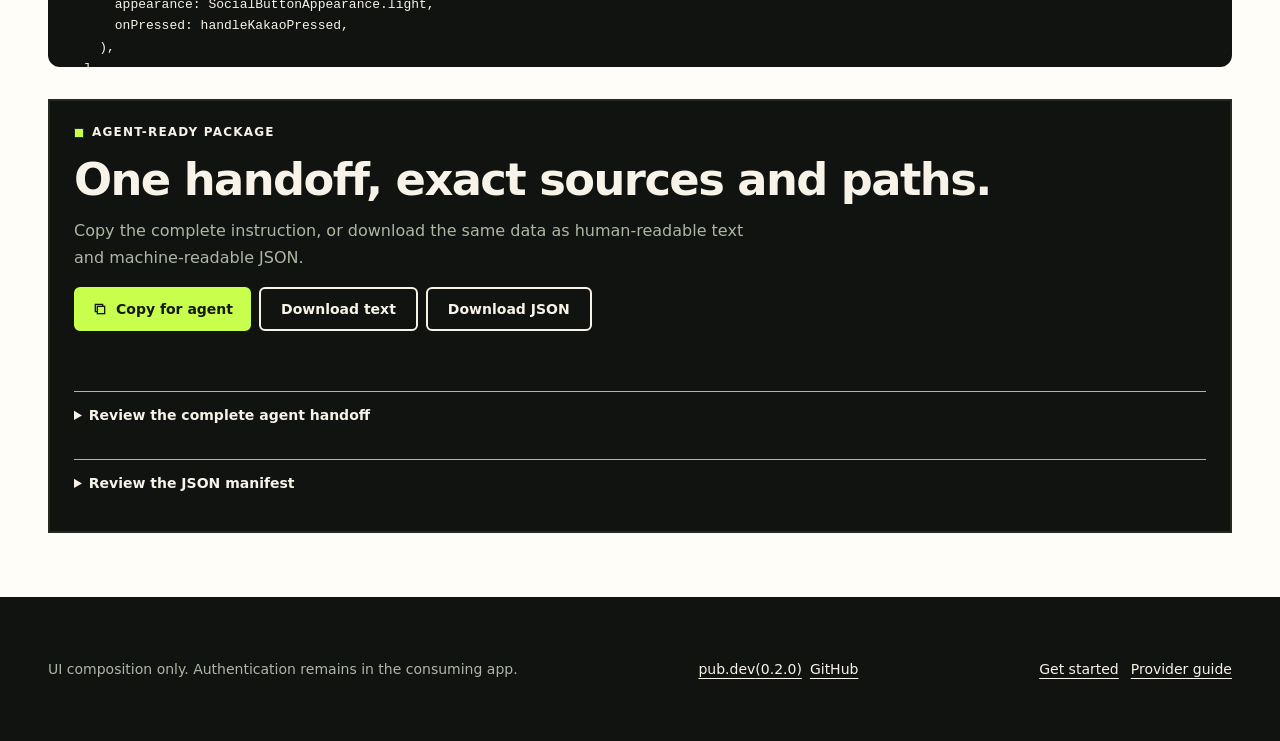
==== commit e538868b: "fix: 로그인 버튼 레이아웃과 키보드 재시도 및 로고 내보내기 수정" ====
--- a/landing/index.html
+++ b/landing/index.html
@@ -322,9 +322,9 @@
               </h2>
               <p data-i18n="chooser.handoff.body">
                 The generated Dart uses explicit asset paths for your Flutter
-                app and callback placeholders. The handoff downloads canonical
-                sources, verifies hashes, rasterizes with existing tools, and
-                never pretends to implement OAuth.
+                app and callback placeholders. The handoff shows where to get
+                each logo, how to verify its hash, and when to convert an SVG
+                with your existing tools.
               </p>
             </header>
 
